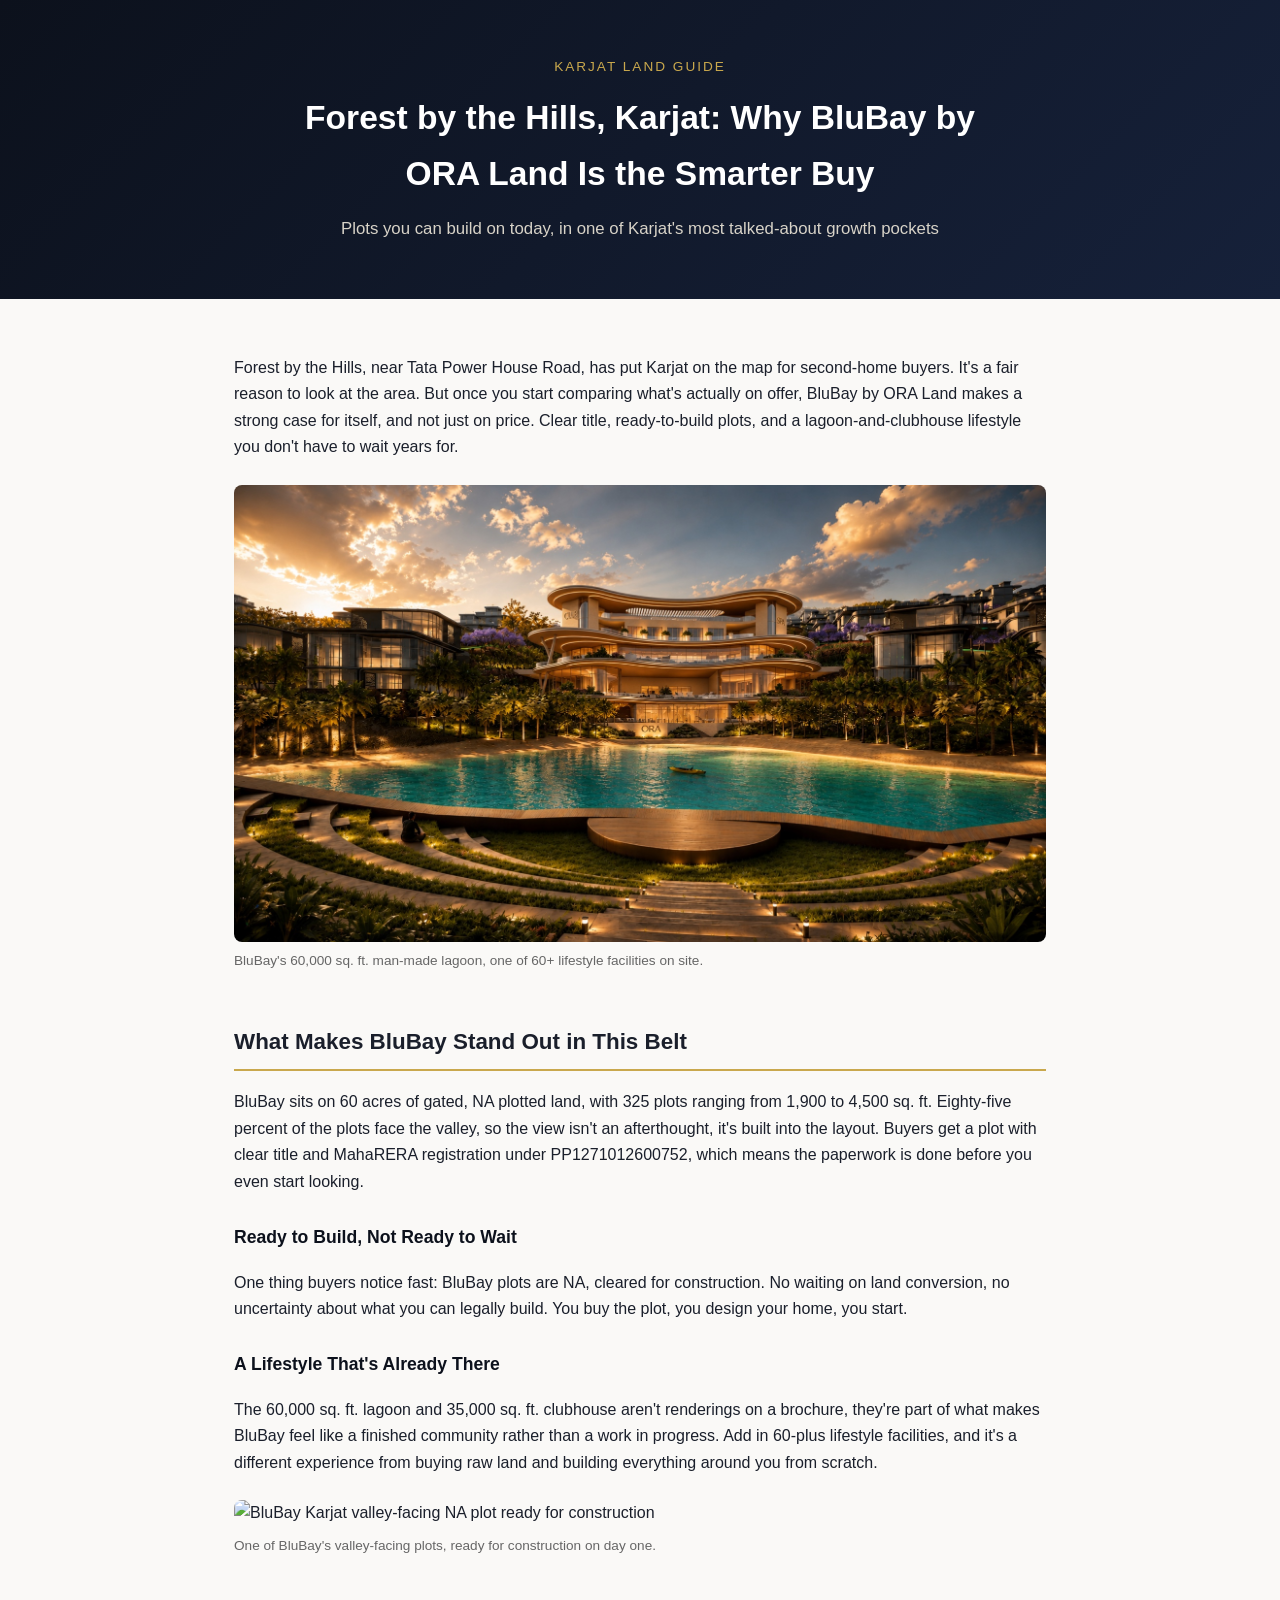
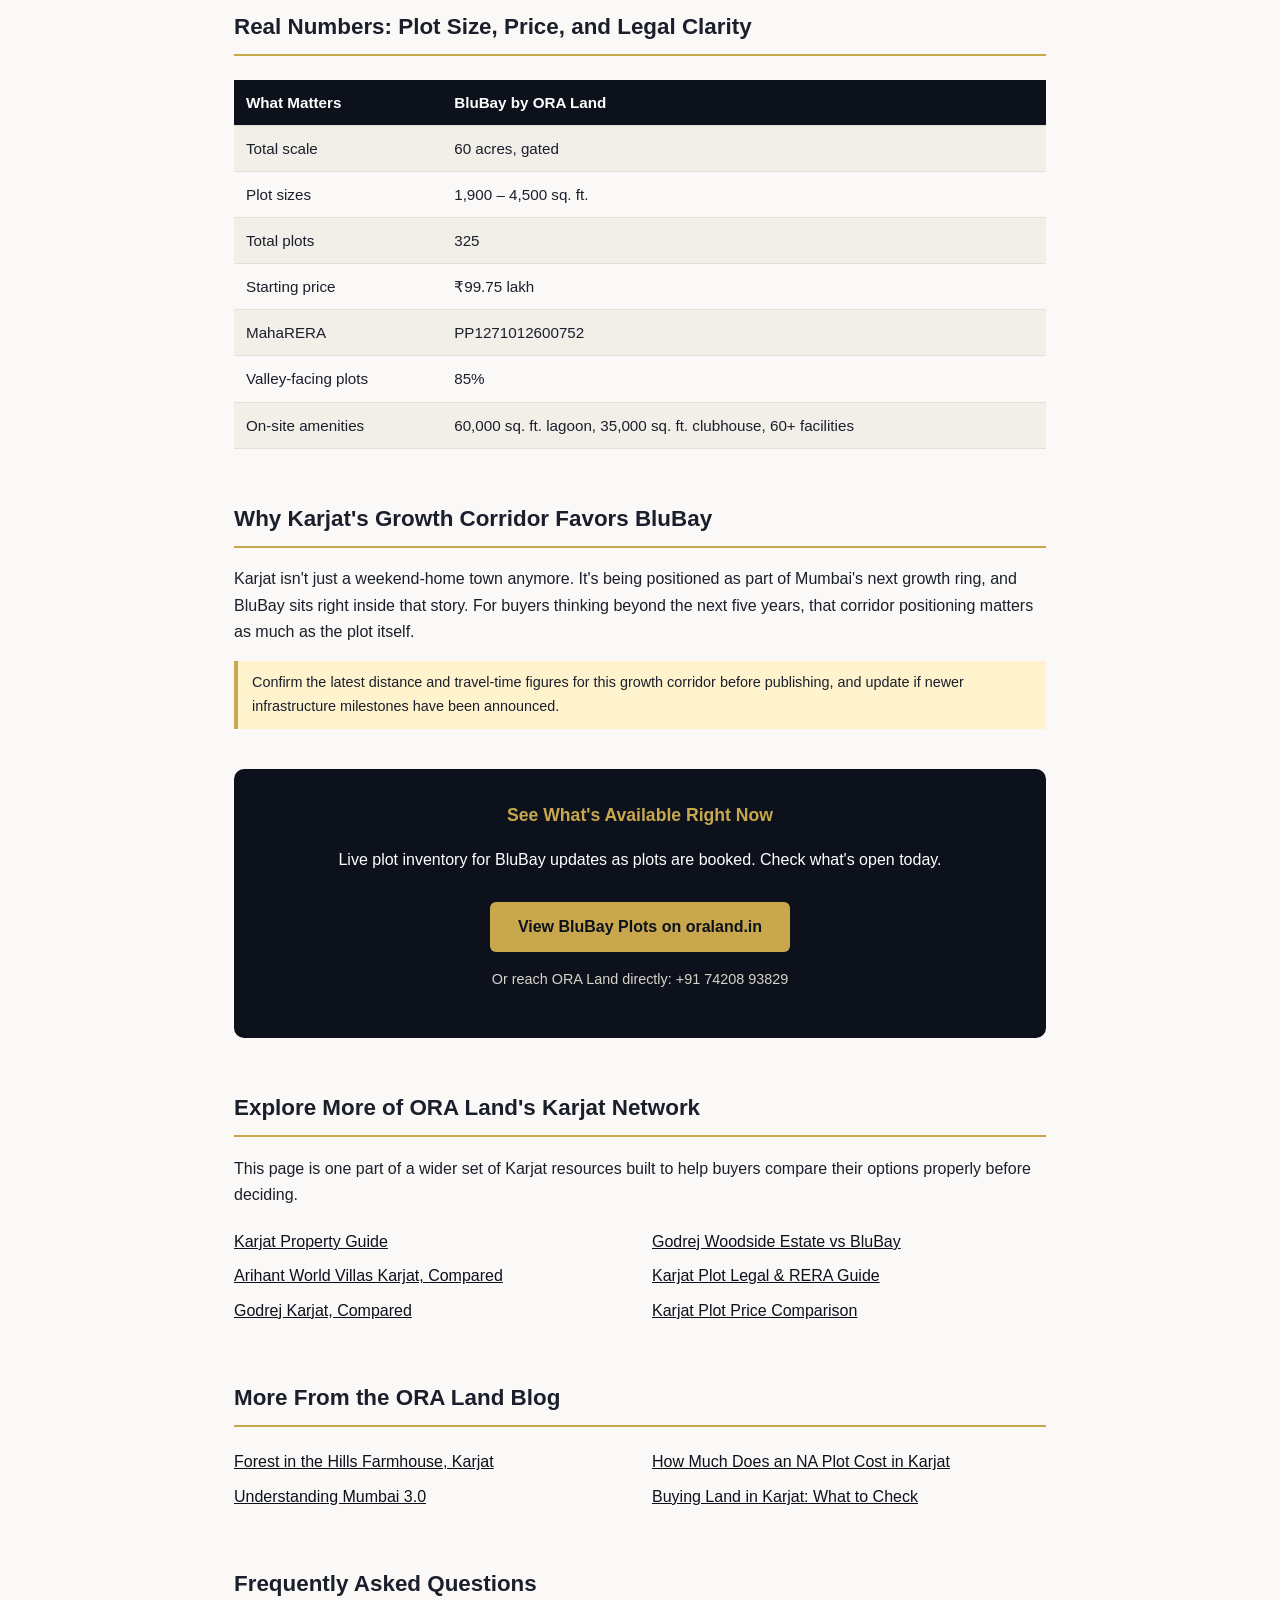
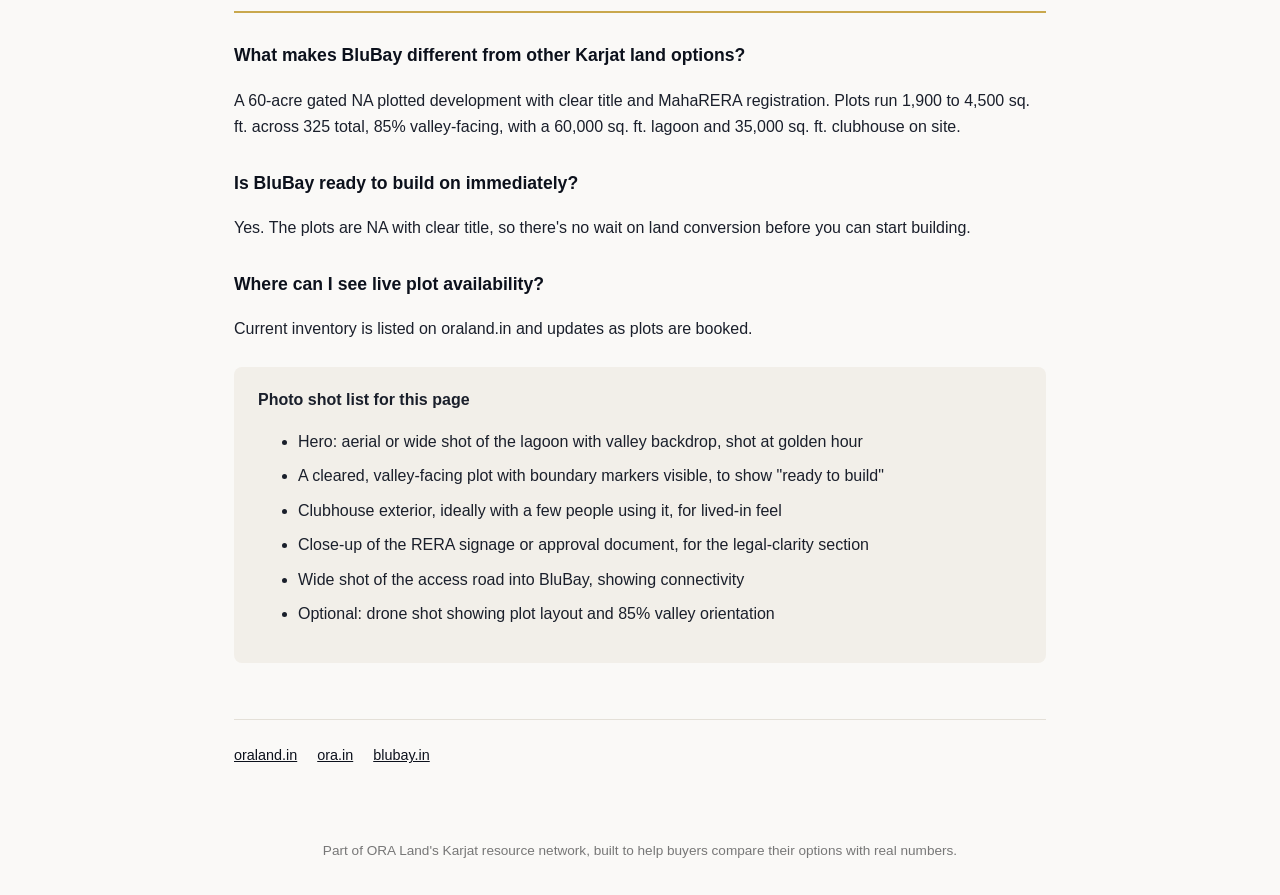
==== index.html @ 4356d9cc "Add files via upload" ====
<!DOCTYPE html>
<html lang="en">
<head>
<meta charset="UTF-8">
<meta name="viewport" content="width=device-width, initial-scale=1.0">
<title>Forest by the Hills Karjat: BluBay</title>
<meta name="description" content="A close look at Forest by the Hills in Karjat and why BluBay by ORA Land stands out on plot size, price, legal clarity and lifestyle facilities.">
<link rel="canonical" href="https://forest-by-the-hills.karjat.workers.dev/">
<link rel="icon" type="image/x-icon" href="/favicon.ico">

<script type="application/ld+json">
{
  "@context": "https://schema.org",
  "@type": "Article",
  "headline": "Forest by the Hills, Karjat: Why BluBay by ORA Land Is the Smarter Buy",
  "description": "A close look at Forest by the Hills in Karjat and why BluBay by ORA Land stands out on plot size, price, legal clarity and lifestyle facilities.",
  "author": { "@type": "Organization", "name": "ORA Land Karjat" },
  "mainEntityOfPage": "https://forest-by-the-hills.karjat.workers.dev/"
}
</script>

<script type="application/ld+json">
{
  "@context": "https://schema.org",
  "@type": "BreadcrumbList",
  "itemListElement": [
    { "@type": "ListItem", "position": 1, "name": "Home", "item": "https://forest-by-the-hills.karjat.workers.dev/" },
    { "@type": "ListItem", "position": 2, "name": "Forest by the Hills Karjat: BluBay", "item": "https://forest-by-the-hills.karjat.workers.dev/" }
  ]
}
</script>

<script type="application/ld+json">
{
  "@context": "https://schema.org",
  "@type": "FAQPage",
  "mainEntity": [
    {
      "@type": "Question",
      "name": "What makes BluBay different from other Karjat land options?",
      "acceptedAnswer": { "@type": "Answer", "text": "BluBay is a 60-acre gated NA plotted development with clear title, MahaRERA registration, and plots ready to build on now. Buyers get 325 plots from 1,900 to 4,500 sq. ft., 85% valley-facing, with a 60,000 sq. ft. lagoon and 35,000 sq. ft. clubhouse on site." }
    },
    {
      "@type": "Question",
      "name": "Is BluBay ready to build on immediately?",
      "acceptedAnswer": { "@type": "Answer", "text": "Yes. BluBay plots are NA (non-agricultural) with clear title, so buyers can move into design and construction without waiting on land conversion." }
    },
    {
      "@type": "Question",
      "name": "Where can I see live plot availability?",
      "acceptedAnswer": { "@type": "Answer", "text": "Current plot inventory for BluBay is listed on oraland.in, updated as plots are booked." }
    }
  ]
}
</script>

<style>
  :root {
    --navy: #0C111C;
    --gold: #C9A84D;
    --ink: #1a1f2b;
    --paper: #faf9f7;
    --line: #e4e0d8;
  }
  * { box-sizing: border-box; }
  body {
    margin: 0;
    font-family: 'Inter', -apple-system, sans-serif;
    color: var(--ink);
    background: var(--paper);
    line-height: 1.65;
  }
  header {
    background: linear-gradient(135deg, var(--navy), #16213a);
    color: #fff;
    padding: 56px 24px;
    text-align: center;
  }
  header .eyebrow { color: var(--gold); font-size: 0.85rem; letter-spacing: 2px; text-transform: uppercase; margin-bottom: 12px; }
  header h1 { font-family: 'Sora', sans-serif; font-size: 2.1rem; margin: 0 0 14px; max-width: 720px; margin-left: auto; margin-right: auto; }
  header p { color: #d8d3c8; font-size: 1.05rem; max-width: 600px; margin: 0 auto; }
  main { max-width: 860px; margin: 0 auto; padding: 40px 24px; }
  h2 { font-family: 'Sora', sans-serif; font-size: 1.4rem; margin-top: 52px; border-bottom: 2px solid var(--gold); padding-bottom: 8px; }
  h3 { font-family: 'Sora', sans-serif; font-size: 1.1rem; color: var(--navy); margin-top: 28px; }
  figure { margin: 24px 0; }
  figure img { width: 100%; border-radius: 8px; display: block; }
  figcaption { font-size: 0.85rem; color: #666; margin-top: 8px; }
  table { width: 100%; border-collapse: collapse; margin: 24px 0; font-size: 0.95rem; }
  th, td { text-align: left; padding: 10px 12px; border-bottom: 1px solid var(--line); }
  th { background: var(--navy); color: #fff; }
  tr:nth-child(even) { background: #f2efe9; }
  .flag { background: #fff3cd; border-left: 4px solid var(--gold); padding: 10px 14px; font-size: 0.9rem; margin: 16px 0; }
  .cta-box {
    background: var(--navy);
    color: #fff;
    padding: 32px 28px;
    border-radius: 10px;
    margin: 40px 0;
    text-align: center;
  }
  .cta-box h3 { color: var(--gold); margin-top: 0; }
  .cta-box a.btn {
    display: inline-block;
    background: var(--gold);
    color: var(--navy);
    font-weight: 600;
    padding: 12px 28px;
    border-radius: 6px;
    text-decoration: none;
    margin-top: 12px;
  }
  .network-links { columns: 2; column-gap: 24px; margin: 16px 0; }
  .network-links a { display: block; color: var(--navy); text-decoration: underline; padding: 4px 0; break-inside: avoid; }
  .sources { margin-top: 56px; padding-top: 24px; border-top: 1px solid var(--line); font-size: 0.9rem; }
  .sources a { color: var(--navy); margin-right: 16px; }
  .photo-suggestions { background: #f2efe9; border-radius: 8px; padding: 20px 24px; margin: 24px 0; }
  .photo-suggestions li { margin-bottom: 8px; }
  footer { text-align: center; padding: 32px 24px; font-size: 0.85rem; color: #777; }
</style>
</head>
<body>

<header>
  <div class="eyebrow">Karjat Land Guide</div>
  <h1>Forest by the Hills, Karjat: Why BluBay by ORA Land Is the Smarter Buy</h1>
  <p>Plots you can build on today, in one of Karjat's most talked-about growth pockets</p>
</header>

<main>

  <p>Forest by the Hills, near Tata Power House Road, has put Karjat on the map for second-home buyers. It's a fair reason to look at the area. But once you start comparing what's actually on offer, BluBay by ORA Land makes a strong case for itself, and not just on price. Clear title, ready-to-build plots, and a lagoon-and-clubhouse lifestyle you don't have to wait years for.</p>

  <figure>
    <img src="images/blubay-lagoon-hero.jpg" alt="BluBay Karjat 60,000 sq ft man-made lagoon surrounded by valley-facing plots">
    <figcaption>BluBay's 60,000 sq. ft. man-made lagoon, one of 60+ lifestyle facilities on site.</figcaption>
  </figure>

  <h2>What Makes BluBay Stand Out in This Belt</h2>
  <p>BluBay sits on 60 acres of gated, NA plotted land, with 325 plots ranging from 1,900 to 4,500 sq. ft. Eighty-five percent of the plots face the valley, so the view isn't an afterthought, it's built into the layout. Buyers get a plot with clear title and MahaRERA registration under PP1271012600752, which means the paperwork is done before you even start looking.</p>

  <h3>Ready to Build, Not Ready to Wait</h3>
  <p>One thing buyers notice fast: BluBay plots are NA, cleared for construction. No waiting on land conversion, no uncertainty about what you can legally build. You buy the plot, you design your home, you start.</p>

  <h3>A Lifestyle That's Already There</h3>
  <p>The 60,000 sq. ft. lagoon and 35,000 sq. ft. clubhouse aren't renderings on a brochure, they're part of what makes BluBay feel like a finished community rather than a work in progress. Add in 60-plus lifestyle facilities, and it's a different experience from buying raw land and building everything around you from scratch.</p>

  <figure>
    <img src="images/blubay-valley-plot.jpg" alt="BluBay Karjat valley-facing NA plot ready for construction">
    <figcaption>One of BluBay's valley-facing plots, ready for construction on day one.</figcaption>
  </figure>

  <h2>Real Numbers: Plot Size, Price, and Legal Clarity</h2>
  <table>
    <tr><th>What Matters</th><th>BluBay by ORA Land</th></tr>
    <tr><td>Total scale</td><td>60 acres, gated</td></tr>
    <tr><td>Plot sizes</td><td>1,900 – 4,500 sq. ft.</td></tr>
    <tr><td>Total plots</td><td>325</td></tr>
    <tr><td>Starting price</td><td>₹99.75 lakh</td></tr>
    <tr><td>MahaRERA</td><td>PP1271012600752</td></tr>
    <tr><td>Valley-facing plots</td><td>85%</td></tr>
    <tr><td>On-site amenities</td><td>60,000 sq. ft. lagoon, 35,000 sq. ft. clubhouse, 60+ facilities</td></tr>
  </table>

  <h2>Why Karjat's Growth Corridor Favors BluBay</h2>
  <p>Karjat isn't just a weekend-home town anymore. It's being positioned as part of Mumbai's next growth ring, and BluBay sits right inside that story. For buyers thinking beyond the next five years, that corridor positioning matters as much as the plot itself.</p>

  <div class="flag">Confirm the latest distance and travel-time figures for this growth corridor before publishing, and update if newer infrastructure milestones have been announced.</div>

  <div class="cta-box">
    <h3>See What's Available Right Now</h3>
    <p>Live plot inventory for BluBay updates as plots are booked. Check what's open today.</p>
    <a class="btn" href="https://oraland.in/" target="_blank" rel="noopener">View BluBay Plots on oraland.in</a>
    <p style="margin-top: 16px; font-size: 0.9rem; color: #d8d3c8;">Or reach ORA Land directly: +91 74208 93829</p>
  </div>

  <h2>Explore More of ORA Land's Karjat Network</h2>
  <p>This page is one part of a wider set of Karjat resources built to help buyers compare their options properly before deciding.</p>
  <div class="network-links">
    <a href="https://property-guide.karjat.workers.dev/" target="_blank" rel="noopener">Karjat Property Guide</a>
    <a href="https://arihant-villas.karjat.workers.dev/" target="_blank" rel="noopener">Arihant World Villas Karjat, Compared</a>
    <a href="https://godrej-ora.karjat.workers.dev/" target="_blank" rel="noopener">Godrej Karjat, Compared</a>
    <a href="https://godrejvsblubay.netlify.app/" target="_blank" rel="noopener">Godrej Woodside Estate vs BluBay</a>
    <a href="https://karjatplot.netlify.app/" target="_blank" rel="noopener">Karjat Plot Legal & RERA Guide</a>
    <a href="https://karjatplotprices.neocities.org/" target="_blank" rel="noopener">Karjat Plot Price Comparison</a>
  </div>

  <h2>More From the ORA Land Blog</h2>
  <div class="network-links">
    <a href="https://ora.in/forest-in-the-hills-farmhouse-karjat/" target="_blank" rel="noopener">Forest in the Hills Farmhouse, Karjat</a>
    <a href="https://ora.in/mumbai-3-0/" target="_blank" rel="noopener">Understanding Mumbai 3.0</a>
    <a href="https://ora.in/how-much-does-a-na-plot-cost-in-karjat/" target="_blank" rel="noopener">How Much Does an NA Plot Cost in Karjat</a>
    <a href="https://ora.in/buy-land-in-karjat-things-to-check/" target="_blank" rel="noopener">Buying Land in Karjat: What to Check</a>
  </div>

  <h2>Frequently Asked Questions</h2>

  <h3>What makes BluBay different from other Karjat land options?</h3>
  <p>A 60-acre gated NA plotted development with clear title and MahaRERA registration. Plots run 1,900 to 4,500 sq. ft. across 325 total, 85% valley-facing, with a 60,000 sq. ft. lagoon and 35,000 sq. ft. clubhouse on site.</p>

  <h3>Is BluBay ready to build on immediately?</h3>
  <p>Yes. The plots are NA with clear title, so there's no wait on land conversion before you can start building.</p>

  <h3>Where can I see live plot availability?</h3>
  <p>Current inventory is listed on oraland.in and updates as plots are booked.</p>

  <div class="photo-suggestions">
    <strong>Photo shot list for this page</strong>
    <ul>
      <li>Hero: aerial or wide shot of the lagoon with valley backdrop, shot at golden hour</li>
      <li>A cleared, valley-facing plot with boundary markers visible, to show "ready to build"</li>
      <li>Clubhouse exterior, ideally with a few people using it, for lived-in feel</li>
      <li>Close-up of the RERA signage or approval document, for the legal-clarity section</li>
      <li>Wide shot of the access road into BluBay, showing connectivity</li>
      <li>Optional: drone shot showing plot layout and 85% valley orientation</li>
    </ul>
  </div>

  <div class="sources">
    <a href="https://oraland.in/" target="_blank" rel="noopener">oraland.in</a>
    <a href="https://ora.in/" target="_blank" rel="noopener">ora.in</a>
    <a href="https://blubay.in/" target="_blank" rel="noopener">blubay.in</a>
  </div>

</main>

<footer>
  Part of ORA Land's Karjat resource network, built to help buyers compare their options with real numbers.
</footer>

</body>
</html>
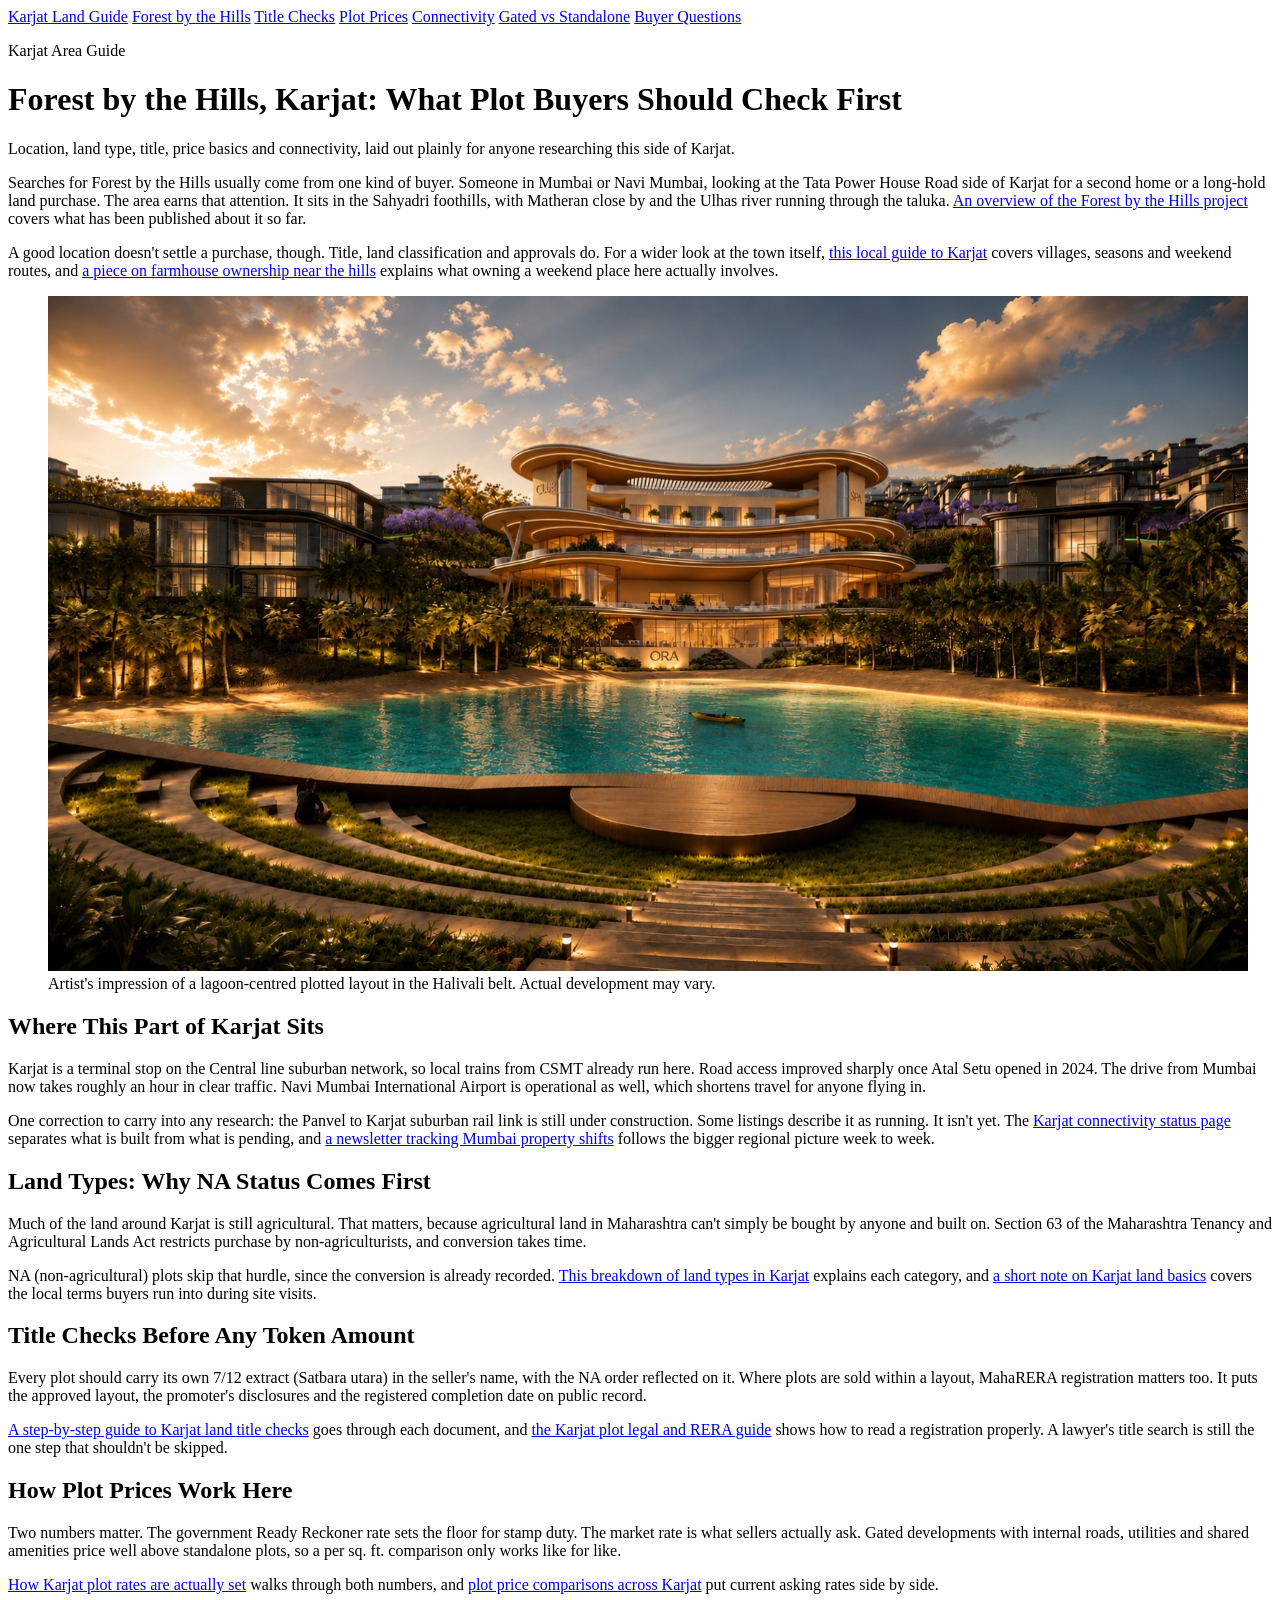
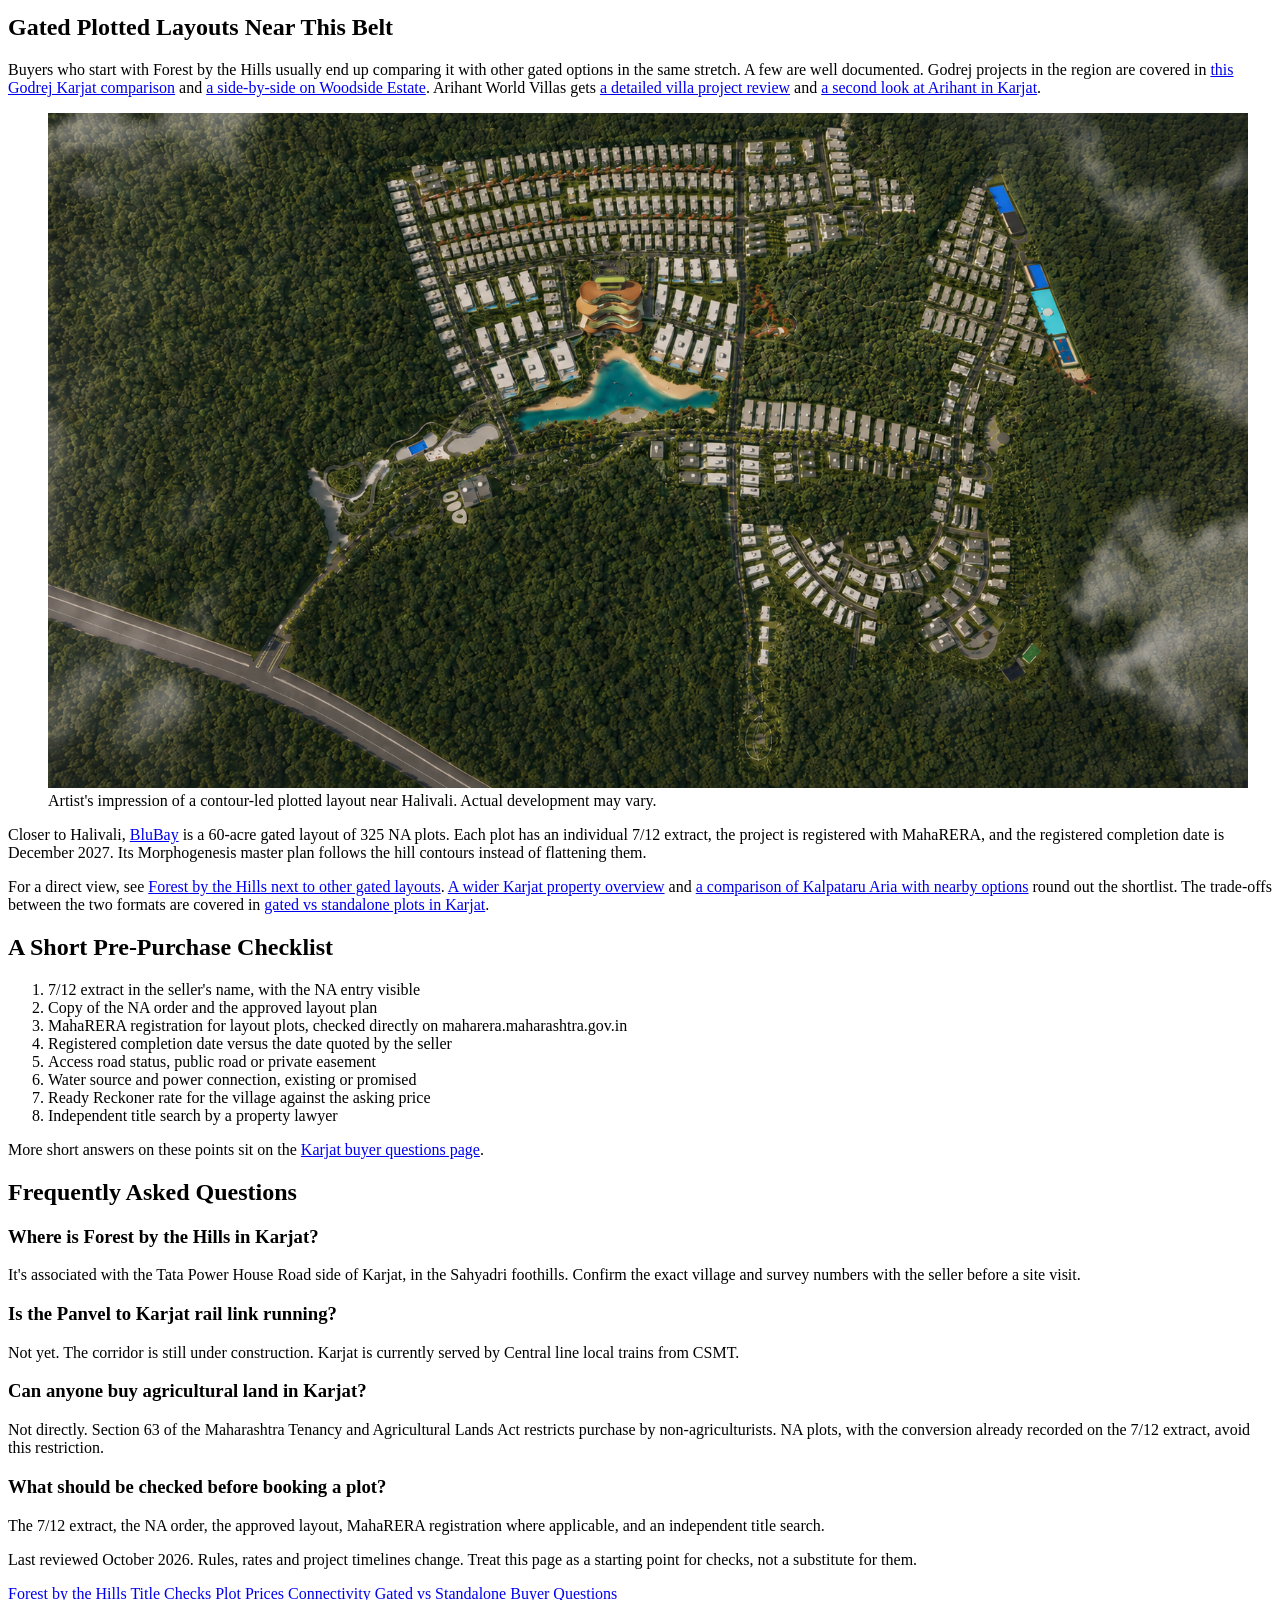
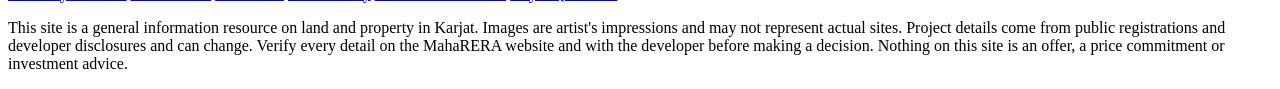
==== commit 30a9c1ea: "Add files via upload" ====
--- a/index.html
+++ b/index.html
@@ -1,230 +1,204 @@
 <!DOCTYPE html>
-<html lang="en">
+<html lang="en-IN">
 <head>
 <meta charset="UTF-8">
 <meta name="viewport" content="width=device-width, initial-scale=1.0">
-<title>Forest by the Hills Karjat: BluBay</title>
-<meta name="description" content="A close look at Forest by the Hills in Karjat and why BluBay by ORA Land stands out on plot size, price, legal clarity and lifestyle facilities.">
+<title>Forest by the Hills Karjat: Plot Buyer Area Guide</title>
+<meta name="description" content="Researching Forest by the Hills in Karjat? Area facts, land title checks, pricing basics, connectivity status, plus nearby gated plotted options.">
 <link rel="canonical" href="https://forest-by-the-hills.karjat.workers.dev/">
-<link rel="icon" type="image/x-icon" href="/favicon.ico">
-
+<meta name="robots" content="index, follow">
+<meta name="google-site-verification" content="dcf59cec43494e2b">
+<meta property="og:type" content="article">
+<meta property="og:title" content="Forest by the Hills Karjat: Plot Buyer Area Guide">
+<meta property="og:description" content="Researching Forest by the Hills in Karjat? Area facts, land title checks, pricing basics, connectivity status, plus nearby gated plotted options.">
+<meta property="og:url" content="https://forest-by-the-hills.karjat.workers.dev/">
+<meta property="og:image" content="https://forest-by-the-hills.karjat.workers.dev/images/blubay-lagoon-hero.jpg">
+<meta name="twitter:card" content="summary_large_image">
+<link rel="preconnect" href="https://fonts.googleapis.com">
+<link rel="preconnect" href="https://fonts.gstatic.com" crossorigin>
+<link href="https://fonts.googleapis.com/css2?family=Inter:wght@400;500;600&family=Sora:wght@600;700&display=swap" rel="stylesheet">
+<link rel="stylesheet" href="/assets/site.css">
 <script type="application/ld+json">
 {
   "@context": "https://schema.org",
-  "@type": "Article",
-  "headline": "Forest by the Hills, Karjat: Why BluBay by ORA Land Is the Smarter Buy",
-  "description": "A close look at Forest by the Hills in Karjat and why BluBay by ORA Land stands out on plot size, price, legal clarity and lifestyle facilities.",
-  "author": { "@type": "Organization", "name": "ORA Land Karjat" },
-  "mainEntityOfPage": "https://forest-by-the-hills.karjat.workers.dev/"
-}
-</script>
-
-<script type="application/ld+json">
-{
-  "@context": "https://schema.org",
-  "@type": "BreadcrumbList",
-  "itemListElement": [
-    { "@type": "ListItem", "position": 1, "name": "Home", "item": "https://forest-by-the-hills.karjat.workers.dev/" },
-    { "@type": "ListItem", "position": 2, "name": "Forest by the Hills Karjat: BluBay", "item": "https://forest-by-the-hills.karjat.workers.dev/" }
-  ]
-}
-</script>
-
-<script type="application/ld+json">
-{
-  "@context": "https://schema.org",
-  "@type": "FAQPage",
-  "mainEntity": [
+  "@graph": [
     {
-      "@type": "Question",
-      "name": "What makes BluBay different from other Karjat land options?",
-      "acceptedAnswer": { "@type": "Answer", "text": "BluBay is a 60-acre gated NA plotted development with clear title, MahaRERA registration, and plots ready to build on now. Buyers get 325 plots from 1,900 to 4,500 sq. ft., 85% valley-facing, with a 60,000 sq. ft. lagoon and 35,000 sq. ft. clubhouse on site." }
+      "@type": "Article",
+      "headline": "Forest by the Hills, Karjat: What Plot Buyers Should Check First",
+      "description": "Researching Forest by the Hills in Karjat? Area facts, land title checks, pricing basics, connectivity status, plus nearby gated plotted options.",
+      "image": "https://forest-by-the-hills.karjat.workers.dev/images/blubay-lagoon-hero.jpg",
+      "dateModified": "2026-10-14",
+      "mainEntityOfPage": "https://forest-by-the-hills.karjat.workers.dev/",
+      "author": {
+        "@type": "Organization",
+        "name": "Karjat Land Guide"
+      },
+      "publisher": {
+        "@type": "Organization",
+        "name": "Karjat Land Guide"
+      }
     },
     {
-      "@type": "Question",
-      "name": "Is BluBay ready to build on immediately?",
-      "acceptedAnswer": { "@type": "Answer", "text": "Yes. BluBay plots are NA (non-agricultural) with clear title, so buyers can move into design and construction without waiting on land conversion." }
+      "@type": "BreadcrumbList",
+      "itemListElement": [
+        {
+          "@type": "ListItem",
+          "position": 1,
+          "name": "Karjat Land Guide",
+          "item": "https://forest-by-the-hills.karjat.workers.dev/"
+        }
+      ]
     },
     {
-      "@type": "Question",
-      "name": "Where can I see live plot availability?",
-      "acceptedAnswer": { "@type": "Answer", "text": "Current plot inventory for BluBay is listed on oraland.in, updated as plots are booked." }
+      "@type": "FAQPage",
+      "mainEntity": [
+        {
+          "@type": "Question",
+          "name": "Where is Forest by the Hills in Karjat?",
+          "acceptedAnswer": {
+            "@type": "Answer",
+            "text": "It's associated with the Tata Power House Road side of Karjat, in the Sahyadri foothills. Confirm the exact village and survey numbers with the seller before a site visit."
+          }
+        },
+        {
+          "@type": "Question",
+          "name": "Is the Panvel to Karjat rail link running?",
+          "acceptedAnswer": {
+            "@type": "Answer",
+            "text": "Not yet. The corridor is still under construction. Karjat is currently served by Central line local trains from CSMT."
+          }
+        },
+        {
+          "@type": "Question",
+          "name": "Can anyone buy agricultural land in Karjat?",
+          "acceptedAnswer": {
+            "@type": "Answer",
+            "text": "Not directly. Section 63 of the Maharashtra Tenancy and Agricultural Lands Act restricts purchase by non-agriculturists. NA plots, with the conversion already recorded on the 7/12 extract, avoid this restriction."
+          }
+        },
+        {
+          "@type": "Question",
+          "name": "What should be checked before booking a plot?",
+          "acceptedAnswer": {
+            "@type": "Answer",
+            "text": "The 7/12 extract, the NA order, the approved layout, MahaRERA registration where applicable, and an independent title search."
+          }
+        }
+      ]
     }
   ]
 }
 </script>
-
-<style>
-  :root {
-    --navy: #0C111C;
-    --gold: #C9A84D;
-    --ink: #1a1f2b;
-    --paper: #faf9f7;
-    --line: #e4e0d8;
-  }
-  * { box-sizing: border-box; }
-  body {
-    margin: 0;
-    font-family: 'Inter', -apple-system, sans-serif;
-    color: var(--ink);
-    background: var(--paper);
-    line-height: 1.65;
-  }
-  header {
-    background: linear-gradient(135deg, var(--navy), #16213a);
-    color: #fff;
-    padding: 56px 24px;
-    text-align: center;
-  }
-  header .eyebrow { color: var(--gold); font-size: 0.85rem; letter-spacing: 2px; text-transform: uppercase; margin-bottom: 12px; }
-  header h1 { font-family: 'Sora', sans-serif; font-size: 2.1rem; margin: 0 0 14px; max-width: 720px; margin-left: auto; margin-right: auto; }
-  header p { color: #d8d3c8; font-size: 1.05rem; max-width: 600px; margin: 0 auto; }
-  main { max-width: 860px; margin: 0 auto; padding: 40px 24px; }
-  h2 { font-family: 'Sora', sans-serif; font-size: 1.4rem; margin-top: 52px; border-bottom: 2px solid var(--gold); padding-bottom: 8px; }
-  h3 { font-family: 'Sora', sans-serif; font-size: 1.1rem; color: var(--navy); margin-top: 28px; }
-  figure { margin: 24px 0; }
-  figure img { width: 100%; border-radius: 8px; display: block; }
-  figcaption { font-size: 0.85rem; color: #666; margin-top: 8px; }
-  table { width: 100%; border-collapse: collapse; margin: 24px 0; font-size: 0.95rem; }
-  th, td { text-align: left; padding: 10px 12px; border-bottom: 1px solid var(--line); }
-  th { background: var(--navy); color: #fff; }
-  tr:nth-child(even) { background: #f2efe9; }
-  .flag { background: #fff3cd; border-left: 4px solid var(--gold); padding: 10px 14px; font-size: 0.9rem; margin: 16px 0; }
-  .cta-box {
-    background: var(--navy);
-    color: #fff;
-    padding: 32px 28px;
-    border-radius: 10px;
-    margin: 40px 0;
-    text-align: center;
-  }
-  .cta-box h3 { color: var(--gold); margin-top: 0; }
-  .cta-box a.btn {
-    display: inline-block;
-    background: var(--gold);
-    color: var(--navy);
-    font-weight: 600;
-    padding: 12px 28px;
-    border-radius: 6px;
-    text-decoration: none;
-    margin-top: 12px;
-  }
-  .network-links { columns: 2; column-gap: 24px; margin: 16px 0; }
-  .network-links a { display: block; color: var(--navy); text-decoration: underline; padding: 4px 0; break-inside: avoid; }
-  .sources { margin-top: 56px; padding-top: 24px; border-top: 1px solid var(--line); font-size: 0.9rem; }
-  .sources a { color: var(--navy); margin-right: 16px; }
-  .photo-suggestions { background: #f2efe9; border-radius: 8px; padding: 20px 24px; margin: 24px 0; }
-  .photo-suggestions li { margin-bottom: 8px; }
-  footer { text-align: center; padding: 32px 24px; font-size: 0.85rem; color: #777; }
-</style>
 </head>
 <body>
 
-<header>
-  <div class="eyebrow">Karjat Land Guide</div>
-  <h1>Forest by the Hills, Karjat: Why BluBay by ORA Land Is the Smarter Buy</h1>
-  <p>Plots you can build on today, in one of Karjat's most talked-about growth pockets</p>
+<nav class="topnav" aria-label="Main">
+  <div class="wrap">
+    <a class="brand" href="/">Karjat Land Guide</a>
+    <a class="nav" href="/" aria-current="page">Forest by the Hills</a>
+    <a class="nav" href="/karjat-land-title-checks/">Title Checks</a>
+    <a class="nav" href="/karjat-plot-prices/">Plot Prices</a>
+    <a class="nav" href="/karjat-connectivity/">Connectivity</a>
+    <a class="nav" href="/gated-vs-standalone-plots-karjat/">Gated vs Standalone</a>
+    <a class="nav" href="/karjat-buyer-questions/">Buyer Questions</a>
+  </div>
+</nav>
+
+<header class="hero">
+  <p class="kicker">Karjat Area Guide</p>
+  <h1>Forest by the Hills, Karjat: What Plot Buyers Should Check First</h1>
+  <p class="sub">Location, land type, title, price basics and connectivity, laid out plainly for anyone researching this side of Karjat.</p>
 </header>
 
 <main>
 
-  <p>Forest by the Hills, near Tata Power House Road, has put Karjat on the map for second-home buyers. It's a fair reason to look at the area. But once you start comparing what's actually on offer, BluBay by ORA Land makes a strong case for itself, and not just on price. Clear title, ready-to-build plots, and a lagoon-and-clubhouse lifestyle you don't have to wait years for.</p>
+  <p>Searches for Forest by the Hills usually come from one kind of buyer. Someone in Mumbai or Navi Mumbai, looking at the Tata Power House Road side of Karjat for a second home or a long-hold land purchase. The area earns that attention. It sits in the Sahyadri foothills, with Matheran close by and the Ulhas river running through the taluka. <a href="https://karjat.city/blog/forest-by-the-hills-karjat-project-overview/">An overview of the Forest by the Hills project</a> covers what has been published about it so far.</p>
+
+  <p>A good location doesn't settle a purchase, though. Title, land classification and approvals do. For a wider look at the town itself, <a href="https://karjat.city/">this local guide to Karjat</a> covers villages, seasons and weekend routes, and <a href="https://ora.in/forest-in-the-hills-farmhouse-karjat/">a piece on farmhouse ownership near the hills</a> explains what owning a weekend place here actually involves.</p>
 
   <figure>
-    <img src="images/blubay-lagoon-hero.jpg" alt="BluBay Karjat 60,000 sq ft man-made lagoon surrounded by valley-facing plots">
-    <figcaption>BluBay's 60,000 sq. ft. man-made lagoon, one of 60+ lifestyle facilities on site.</figcaption>
+    <img src="/images/blubay-lagoon-hero.jpg" alt="Artist's impression of a hillside plotted layout with a central lagoon near Karjat" width="1200" height="675">
+    <figcaption>Artist's impression of a lagoon-centred plotted layout in the Halivali belt. Actual development may vary.</figcaption>
   </figure>
 
-  <h2>What Makes BluBay Stand Out in This Belt</h2>
-  <p>BluBay sits on 60 acres of gated, NA plotted land, with 325 plots ranging from 1,900 to 4,500 sq. ft. Eighty-five percent of the plots face the valley, so the view isn't an afterthought, it's built into the layout. Buyers get a plot with clear title and MahaRERA registration under PP1271012600752, which means the paperwork is done before you even start looking.</p>
-
-  <h3>Ready to Build, Not Ready to Wait</h3>
-  <p>One thing buyers notice fast: BluBay plots are NA, cleared for construction. No waiting on land conversion, no uncertainty about what you can legally build. You buy the plot, you design your home, you start.</p>
-
-  <h3>A Lifestyle That's Already There</h3>
-  <p>The 60,000 sq. ft. lagoon and 35,000 sq. ft. clubhouse aren't renderings on a brochure, they're part of what makes BluBay feel like a finished community rather than a work in progress. Add in 60-plus lifestyle facilities, and it's a different experience from buying raw land and building everything around you from scratch.</p>
+  <h2>Where This Part of Karjat Sits</h2>
+
+  <p>Karjat is a terminal stop on the Central line suburban network, so local trains from CSMT already run here. Road access improved sharply once Atal Setu opened in 2024. The drive from Mumbai now takes roughly an hour in clear traffic. Navi Mumbai International Airport is operational as well, which shortens travel for anyone flying in.</p>
+
+  <p>One correction to carry into any research: the Panvel to Karjat suburban rail link is still under construction. Some listings describe it as running. It isn't yet. The <a href="/karjat-connectivity/">Karjat connectivity status page</a> separates what is built from what is pending, and <a href="https://mumbaidecoded.substack.com/">a newsletter tracking Mumbai property shifts</a> follows the bigger regional picture week to week.</p>
+
+  <h2>Land Types: Why NA Status Comes First</h2>
+
+  <p>Much of the land around Karjat is still agricultural. That matters, because agricultural land in Maharashtra can't simply be bought by anyone and built on. Section 63 of the Maharashtra Tenancy and Agricultural Lands Act restricts purchase by non-agriculturists, and conversion takes time.</p>
+
+  <p>NA (non-agricultural) plots skip that hurdle, since the conversion is already recorded. <a href="https://karjatplots.in/">This breakdown of land types in Karjat</a> explains each category, and <a href="https://karjatinfo.blogspot.com/">a short note on Karjat land basics</a> covers the local terms buyers run into during site visits.</p>
+
+  <h2>Title Checks Before Any Token Amount</h2>
+
+  <p>Every plot should carry its own 7/12 extract (Satbara utara) in the seller's name, with the NA order reflected on it. Where plots are sold within a layout, MahaRERA registration matters too. It puts the approved layout, the promoter's disclosures and the registered completion date on public record.</p>
+
+  <p><a href="/karjat-land-title-checks/">A step-by-step guide to Karjat land title checks</a> goes through each document, and <a href="https://rera-guide.pages.dev/">the Karjat plot legal and RERA guide</a> shows how to read a registration properly. A lawyer's title search is still the one step that shouldn't be skipped.</p>
+
+  <h2>How Plot Prices Work Here</h2>
+
+  <p>Two numbers matter. The government Ready Reckoner rate sets the floor for stamp duty. The market rate is what sellers actually ask. Gated developments with internal roads, utilities and shared amenities price well above standalone plots, so a per sq. ft. comparison only works like for like.</p>
+
+  <p><a href="/karjat-plot-prices/">How Karjat plot rates are actually set</a> walks through both numbers, and <a href="https://karjatplotprices.neocities.org/">plot price comparisons across Karjat</a> put current asking rates side by side.</p>
+
+  <h2>Gated Plotted Layouts Near This Belt</h2>
+
+  <p>Buyers who start with Forest by the Hills usually end up comparing it with other gated options in the same stretch. A few are well documented. Godrej projects in the region are covered in <a href="https://godrej-ora.karjat.workers.dev/">this Godrej Karjat comparison</a> and <a href="https://godrejvsblubay.netlify.app/">a side-by-side on Woodside Estate</a>. Arihant World Villas gets <a href="https://arihant-villas.karjat.workers.dev/">a detailed villa project review</a> and <a href="https://arihantvillaskarjat.neocities.org/">a second look at Arihant in Karjat</a>.</p>
 
   <figure>
-    <img src="images/blubay-valley-plot.jpg" alt="BluBay Karjat valley-facing NA plot ready for construction">
-    <figcaption>One of BluBay's valley-facing plots, ready for construction on day one.</figcaption>
+    <img src="/images/blubay-valley-plot.jpg" alt="Artist's impression aerial view of a gated plotted layout following the hill contours near Karjat" width="1200" height="675">
+    <figcaption>Artist's impression of a contour-led plotted layout near Halivali. Actual development may vary.</figcaption>
   </figure>
 
-  <h2>Real Numbers: Plot Size, Price, and Legal Clarity</h2>
-  <table>
-    <tr><th>What Matters</th><th>BluBay by ORA Land</th></tr>
-    <tr><td>Total scale</td><td>60 acres, gated</td></tr>
-    <tr><td>Plot sizes</td><td>1,900 – 4,500 sq. ft.</td></tr>
-    <tr><td>Total plots</td><td>325</td></tr>
-    <tr><td>Starting price</td><td>₹99.75 lakh</td></tr>
-    <tr><td>MahaRERA</td><td>PP1271012600752</td></tr>
-    <tr><td>Valley-facing plots</td><td>85%</td></tr>
-    <tr><td>On-site amenities</td><td>60,000 sq. ft. lagoon, 35,000 sq. ft. clubhouse, 60+ facilities</td></tr>
-  </table>
-
-  <h2>Why Karjat's Growth Corridor Favors BluBay</h2>
-  <p>Karjat isn't just a weekend-home town anymore. It's being positioned as part of Mumbai's next growth ring, and BluBay sits right inside that story. For buyers thinking beyond the next five years, that corridor positioning matters as much as the plot itself.</p>
-
-  <div class="flag">Confirm the latest distance and travel-time figures for this growth corridor before publishing, and update if newer infrastructure milestones have been announced.</div>
-
-  <div class="cta-box">
-    <h3>See What's Available Right Now</h3>
-    <p>Live plot inventory for BluBay updates as plots are booked. Check what's open today.</p>
-    <a class="btn" href="https://oraland.in/" target="_blank" rel="noopener">View BluBay Plots on oraland.in</a>
-    <p style="margin-top: 16px; font-size: 0.9rem; color: #d8d3c8;">Or reach ORA Land directly: +91 74208 93829</p>
-  </div>
-
-  <h2>Explore More of ORA Land's Karjat Network</h2>
-  <p>This page is one part of a wider set of Karjat resources built to help buyers compare their options properly before deciding.</p>
-  <div class="network-links">
-    <a href="https://property-guide.karjat.workers.dev/" target="_blank" rel="noopener">Karjat Property Guide</a>
-    <a href="https://arihant-villas.karjat.workers.dev/" target="_blank" rel="noopener">Arihant World Villas Karjat, Compared</a>
-    <a href="https://godrej-ora.karjat.workers.dev/" target="_blank" rel="noopener">Godrej Karjat, Compared</a>
-    <a href="https://godrejvsblubay.netlify.app/" target="_blank" rel="noopener">Godrej Woodside Estate vs BluBay</a>
-    <a href="https://karjatplot.netlify.app/" target="_blank" rel="noopener">Karjat Plot Legal & RERA Guide</a>
-    <a href="https://karjatplotprices.neocities.org/" target="_blank" rel="noopener">Karjat Plot Price Comparison</a>
-  </div>
-
-  <h2>More From the ORA Land Blog</h2>
-  <div class="network-links">
-    <a href="https://ora.in/forest-in-the-hills-farmhouse-karjat/" target="_blank" rel="noopener">Forest in the Hills Farmhouse, Karjat</a>
-    <a href="https://ora.in/mumbai-3-0/" target="_blank" rel="noopener">Understanding Mumbai 3.0</a>
-    <a href="https://ora.in/how-much-does-a-na-plot-cost-in-karjat/" target="_blank" rel="noopener">How Much Does an NA Plot Cost in Karjat</a>
-    <a href="https://ora.in/buy-land-in-karjat-things-to-check/" target="_blank" rel="noopener">Buying Land in Karjat: What to Check</a>
-  </div>
-
-  <h2>Frequently Asked Questions</h2>
-
-  <h3>What makes BluBay different from other Karjat land options?</h3>
-  <p>A 60-acre gated NA plotted development with clear title and MahaRERA registration. Plots run 1,900 to 4,500 sq. ft. across 325 total, 85% valley-facing, with a 60,000 sq. ft. lagoon and 35,000 sq. ft. clubhouse on site.</p>
-
-  <h3>Is BluBay ready to build on immediately?</h3>
-  <p>Yes. The plots are NA with clear title, so there's no wait on land conversion before you can start building.</p>
-
-  <h3>Where can I see live plot availability?</h3>
-  <p>Current inventory is listed on oraland.in and updates as plots are booked.</p>
-
-  <div class="photo-suggestions">
-    <strong>Photo shot list for this page</strong>
-    <ul>
-      <li>Hero: aerial or wide shot of the lagoon with valley backdrop, shot at golden hour</li>
-      <li>A cleared, valley-facing plot with boundary markers visible, to show "ready to build"</li>
-      <li>Clubhouse exterior, ideally with a few people using it, for lived-in feel</li>
-      <li>Close-up of the RERA signage or approval document, for the legal-clarity section</li>
-      <li>Wide shot of the access road into BluBay, showing connectivity</li>
-      <li>Optional: drone shot showing plot layout and 85% valley orientation</li>
-    </ul>
-  </div>
-
-  <div class="sources">
-    <a href="https://oraland.in/" target="_blank" rel="noopener">oraland.in</a>
-    <a href="https://ora.in/" target="_blank" rel="noopener">ora.in</a>
-    <a href="https://blubay.in/" target="_blank" rel="noopener">blubay.in</a>
-  </div>
+  <p>Closer to Halivali, <a href="https://blubay.in/">BluBay</a> is a 60-acre gated layout of 325 NA plots. Each plot has an individual 7/12 extract, the project is registered with MahaRERA, and the registered completion date is December 2027. Its Morphogenesis master plan follows the hill contours instead of flattening them.</p>
+
+  <p>For a direct view, see <a href="https://forestbythehillsvsblubay.netlify.app/">Forest by the Hills next to other gated layouts</a>. <a href="https://property-guide.karjat.workers.dev/">A wider Karjat property overview</a> and <a href="https://karjatpropertyguide.neocities.org/">a comparison of Kalpataru Aria with nearby options</a> round out the shortlist. The trade-offs between the two formats are covered in <a href="/gated-vs-standalone-plots-karjat/">gated vs standalone plots in Karjat</a>.</p>
+
+  <h2>A Short Pre-Purchase Checklist</h2>
+
+  <ol class="checklist">
+    <li>7/12 extract in the seller's name, with the NA entry visible</li>
+    <li>Copy of the NA order and the approved layout plan</li>
+    <li>MahaRERA registration for layout plots, checked directly on maharera.maharashtra.gov.in</li>
+    <li>Registered completion date versus the date quoted by the seller</li>
+    <li>Access road status, public road or private easement</li>
+    <li>Water source and power connection, existing or promised</li>
+    <li>Ready Reckoner rate for the village against the asking price</li>
+    <li>Independent title search by a property lawyer</li>
+  </ol>
+
+  <p>More short answers on these points sit on the <a href="/karjat-buyer-questions/">Karjat buyer questions page</a>.</p>
+
+  <section class="faq">
+    <h2>Frequently Asked Questions</h2>
+    <h3>Where is Forest by the Hills in Karjat?</h3>
+    <p>It's associated with the Tata Power House Road side of Karjat, in the Sahyadri foothills. Confirm the exact village and survey numbers with the seller before a site visit.</p>
+    <h3>Is the Panvel to Karjat rail link running?</h3>
+    <p>Not yet. The corridor is still under construction. Karjat is currently served by Central line local trains from CSMT.</p>
+    <h3>Can anyone buy agricultural land in Karjat?</h3>
+    <p>Not directly. Section 63 of the Maharashtra Tenancy and Agricultural Lands Act restricts purchase by non-agriculturists. NA plots, with the conversion already recorded on the 7/12 extract, avoid this restriction.</p>
+    <h3>What should be checked before booking a plot?</h3>
+    <p>The 7/12 extract, the NA order, the approved layout, MahaRERA registration where applicable, and an independent title search.</p>
+  </section>
+
+  <p class="note">Last reviewed October 2026. Rules, rates and project timelines change. Treat this page as a starting point for checks, not a substitute for them.</p>
 
 </main>
 
 <footer>
-  Part of ORA Land's Karjat resource network, built to help buyers compare their options with real numbers.
+  <nav aria-label="Site pages">
+    <a href="/">Forest by the Hills</a>
+    <a href="/karjat-land-title-checks/">Title Checks</a>
+    <a href="/karjat-plot-prices/">Plot Prices</a>
+    <a href="/karjat-connectivity/">Connectivity</a>
+    <a href="/gated-vs-standalone-plots-karjat/">Gated vs Standalone</a>
+    <a href="/karjat-buyer-questions/">Buyer Questions</a>
+  </nav>
+  <p>This site is a general information resource on land and property in Karjat. Images are artist's impressions and may not represent actual sites. Project details come from public registrations and developer disclosures and can change. Verify every detail on the MahaRERA website and with the developer before making a decision. Nothing on this site is an offer, a price commitment or investment advice.</p>
 </footer>
 
 </body>
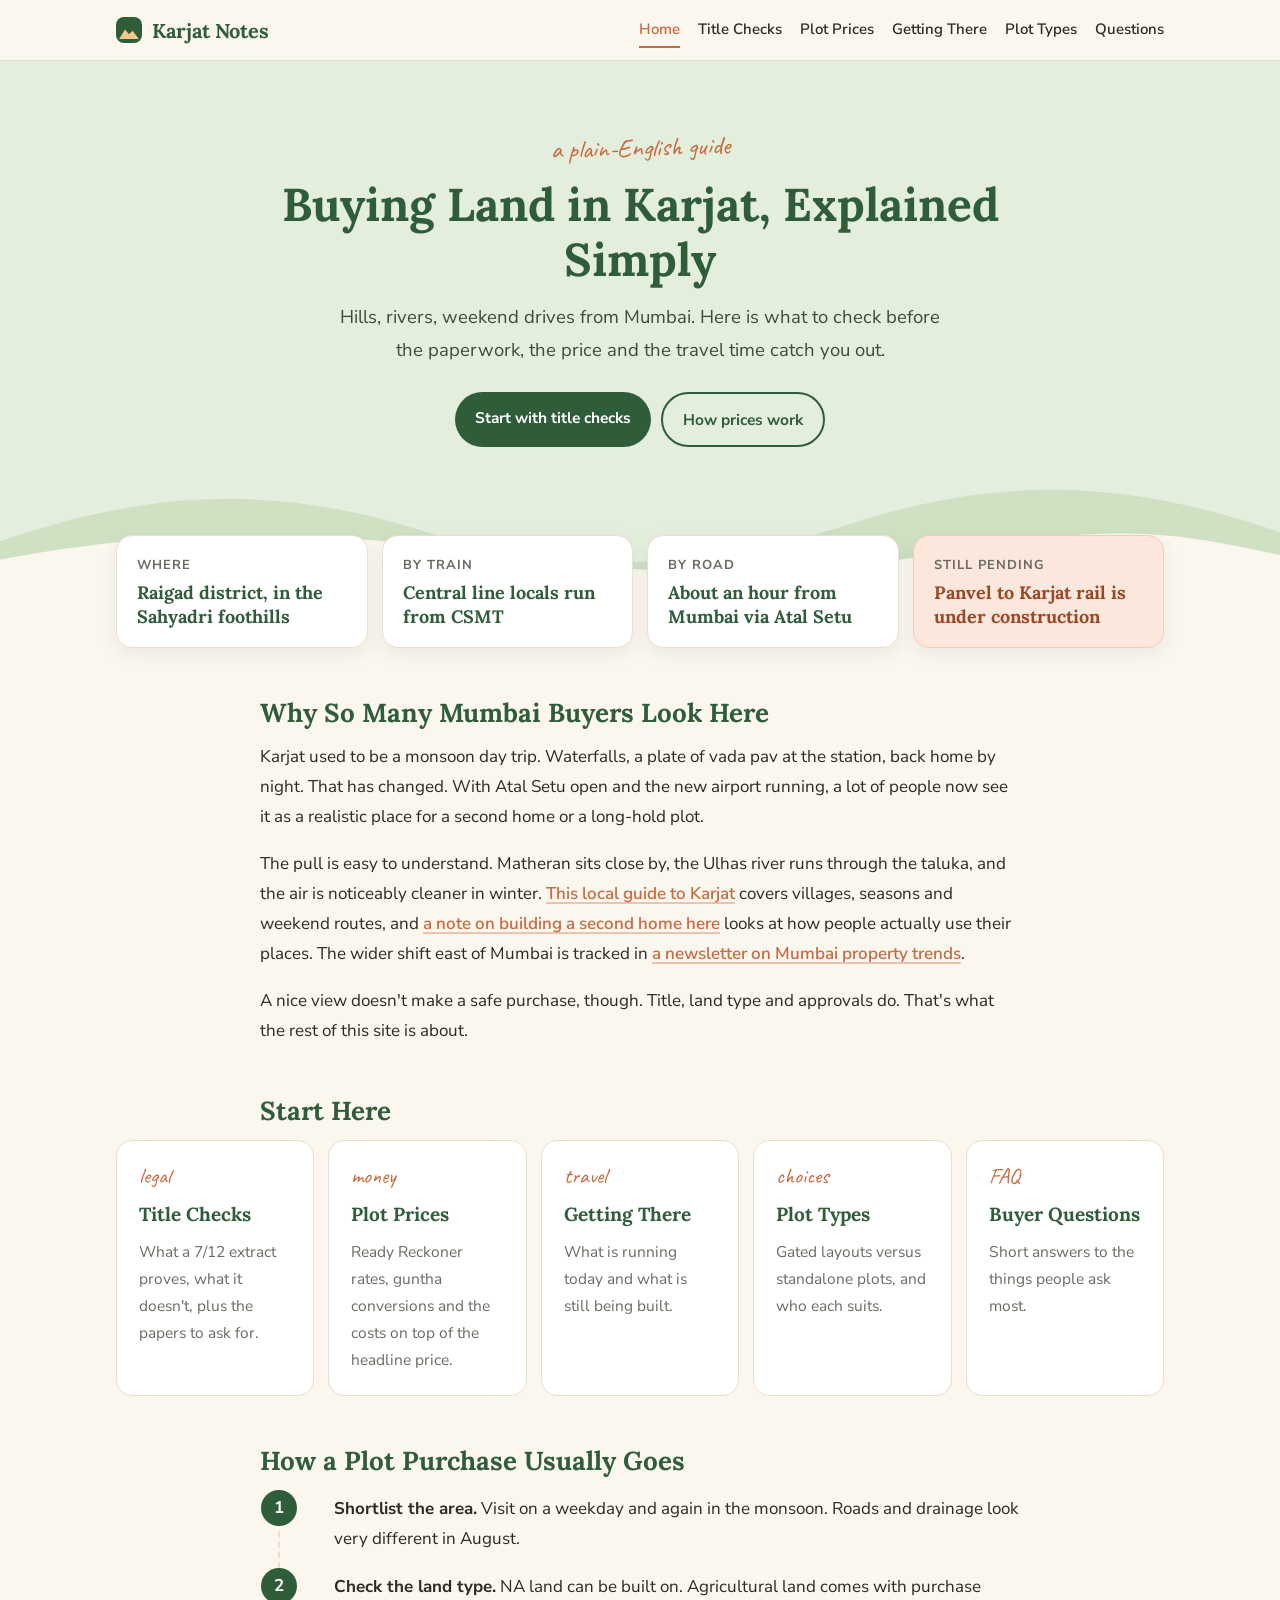
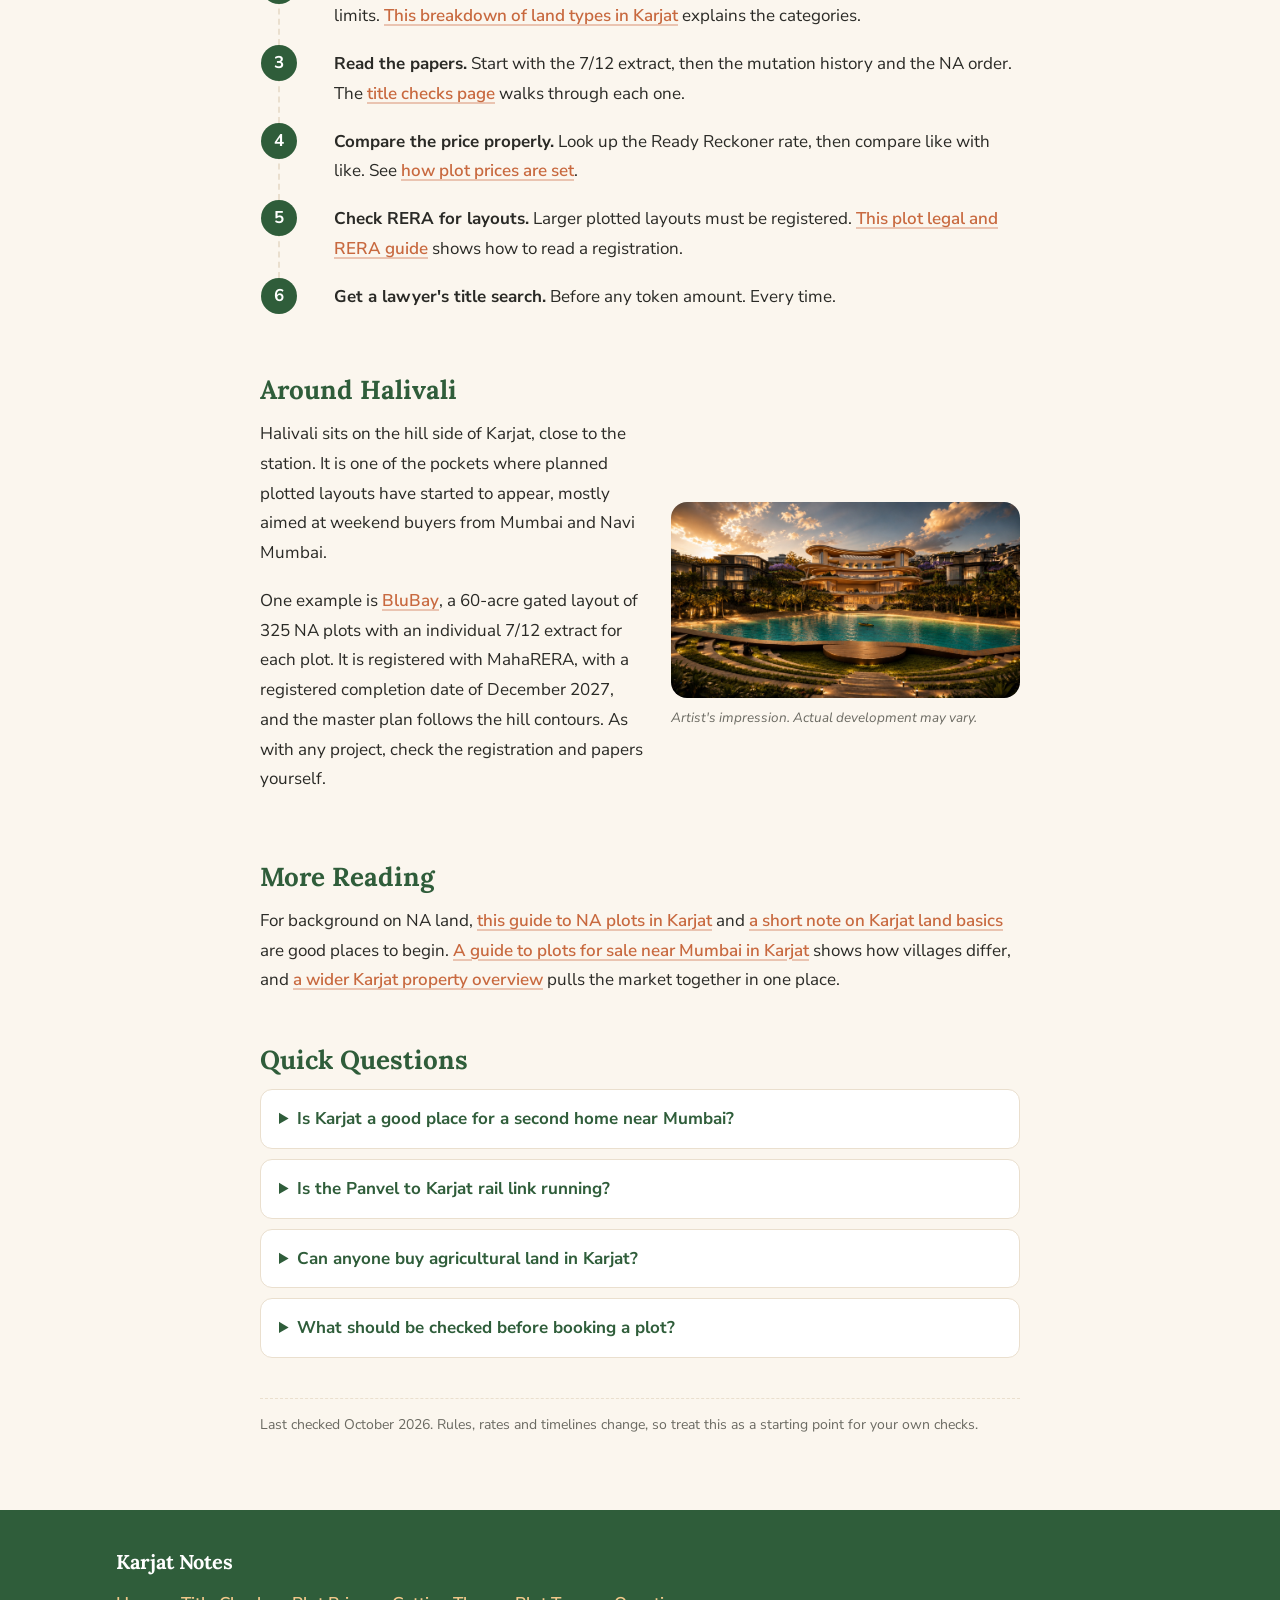
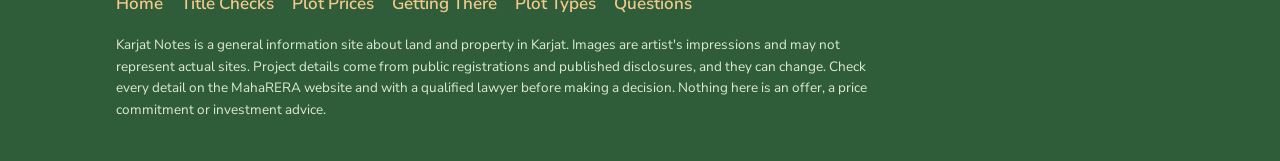
==== commit 4e5347f5: "Add files via upload" ====
--- a/index.html
+++ b/index.html
@@ -3,39 +3,47 @@
 <head>
 <meta charset="UTF-8">
 <meta name="viewport" content="width=device-width, initial-scale=1.0">
-<title>Forest by the Hills Karjat: Plot Buyer Area Guide</title>
-<meta name="description" content="Researching Forest by the Hills in Karjat? Area facts, land title checks, pricing basics, connectivity status, plus nearby gated plotted options.">
+<title>Karjat Land Guide: Plots, Title Checks, Prices, Travel</title>
+<meta name="description" content="A plain guide to buying land in Karjat. NA plots, 7/12 title checks, how prices are set, travel from Mumbai, plus common buyer questions.">
 <link rel="canonical" href="https://forest-by-the-hills.karjat.workers.dev/">
 <meta name="robots" content="index, follow">
 <meta name="google-site-verification" content="dcf59cec43494e2b">
 <meta property="og:type" content="article">
-<meta property="og:title" content="Forest by the Hills Karjat: Plot Buyer Area Guide">
-<meta property="og:description" content="Researching Forest by the Hills in Karjat? Area facts, land title checks, pricing basics, connectivity status, plus nearby gated plotted options.">
+<meta property="og:site_name" content="Karjat Notes">
+<meta property="og:title" content="Karjat Land Guide: Plots, Title Checks, Prices, Travel">
+<meta property="og:description" content="A plain guide to buying land in Karjat. NA plots, 7/12 title checks, how prices are set, travel from Mumbai, plus common buyer questions.">
 <meta property="og:url" content="https://forest-by-the-hills.karjat.workers.dev/">
 <meta property="og:image" content="https://forest-by-the-hills.karjat.workers.dev/images/blubay-lagoon-hero.jpg">
 <meta name="twitter:card" content="summary_large_image">
+<meta name="theme-color" content="#2f5d3a">
+<link rel="icon" href="data:image/svg+xml,%3Csvg xmlns='http://www.w3.org/2000/svg' viewBox='0 0 32 32'%3E%3Crect width='32' height='32' rx='8' fill='%232f5d3a'/%3E%3Cpath d='M4 24 L12 12 L17 19 L21 14 L28 24 Z' fill='%23f3c98b'/%3E%3C/svg%3E">
 <link rel="preconnect" href="https://fonts.googleapis.com">
 <link rel="preconnect" href="https://fonts.gstatic.com" crossorigin>
-<link href="https://fonts.googleapis.com/css2?family=Inter:wght@400;500;600&family=Sora:wght@600;700&display=swap" rel="stylesheet">
+<link href="https://fonts.googleapis.com/css2?family=Caveat:wght@600&family=Lora:wght@600;700&family=Nunito+Sans:wght@400;600;700&display=swap" rel="stylesheet">
 <link rel="stylesheet" href="/assets/site.css">
 <script type="application/ld+json">
 {
   "@context": "https://schema.org",
   "@graph": [
     {
+      "@type": "WebSite",
+      "name": "Karjat Notes",
+      "url": "https://forest-by-the-hills.karjat.workers.dev/"
+    },
+    {
       "@type": "Article",
-      "headline": "Forest by the Hills, Karjat: What Plot Buyers Should Check First",
-      "description": "Researching Forest by the Hills in Karjat? Area facts, land title checks, pricing basics, connectivity status, plus nearby gated plotted options.",
+      "headline": "Buying Land in Karjat, Explained Simply",
+      "description": "A plain guide to buying land in Karjat. NA plots, 7/12 title checks, how prices are set, travel from Mumbai, plus common buyer questions.",
       "image": "https://forest-by-the-hills.karjat.workers.dev/images/blubay-lagoon-hero.jpg",
       "dateModified": "2026-10-14",
       "mainEntityOfPage": "https://forest-by-the-hills.karjat.workers.dev/",
       "author": {
         "@type": "Organization",
-        "name": "Karjat Land Guide"
+        "name": "Karjat Notes"
       },
       "publisher": {
         "@type": "Organization",
-        "name": "Karjat Land Guide"
+        "name": "Karjat Notes"
       }
     },
     {
@@ -44,7 +52,7 @@
         {
           "@type": "ListItem",
           "position": 1,
-          "name": "Karjat Land Guide",
+          "name": "Karjat Notes",
           "item": "https://forest-by-the-hills.karjat.workers.dev/"
         }
       ]
@@ -54,10 +62,10 @@
       "mainEntity": [
         {
           "@type": "Question",
-          "name": "Where is Forest by the Hills in Karjat?",
-          "acceptedAnswer": {
-            "@type": "Answer",
-            "text": "It's associated with the Tata Power House Road side of Karjat, in the Sahyadri foothills. Confirm the exact village and survey numbers with the seller before a site visit."
+          "name": "Is Karjat a good place for a second home near Mumbai?",
+          "acceptedAnswer": {
+            "@type": "Answer",
+            "text": "It suits buyers who want hills, greenery and a drive of about an hour from Mumbai. The practical test is whether the place will be used often enough, and whether the land papers are clean."
           }
         },
         {
@@ -65,7 +73,7 @@
           "name": "Is the Panvel to Karjat rail link running?",
           "acceptedAnswer": {
             "@type": "Answer",
-            "text": "Not yet. The corridor is still under construction. Karjat is currently served by Central line local trains from CSMT."
+            "text": "Not yet. The corridor is still under construction. Karjat is served today by Central line local trains from CSMT."
           }
         },
         {
@@ -73,7 +81,7 @@
           "name": "Can anyone buy agricultural land in Karjat?",
           "acceptedAnswer": {
             "@type": "Answer",
-            "text": "Not directly. Section 63 of the Maharashtra Tenancy and Agricultural Lands Act restricts purchase by non-agriculturists. NA plots, with the conversion already recorded on the 7/12 extract, avoid this restriction."
+            "text": "Not directly. Section 63 of the Maharashtra Tenancy and Agricultural Lands Act restricts purchase by non-agriculturists. NA plots, with the conversion recorded on the 7/12 extract, avoid this restriction."
           }
         },
         {
@@ -81,7 +89,7 @@
           "name": "What should be checked before booking a plot?",
           "acceptedAnswer": {
             "@type": "Answer",
-            "text": "The 7/12 extract, the NA order, the approved layout, MahaRERA registration where applicable, and an independent title search."
+            "text": "The 7/12 extract, the mutation history, the NA order, the approved layout, MahaRERA registration where it applies, and an independent title search."
           }
         }
       ]
@@ -92,113 +100,130 @@
 </head>
 <body>
 
-<nav class="topnav" aria-label="Main">
+<header class="site-header">
   <div class="wrap">
-    <a class="brand" href="/">Karjat Land Guide</a>
-    <a class="nav" href="/" aria-current="page">Forest by the Hills</a>
-    <a class="nav" href="/karjat-land-title-checks/">Title Checks</a>
-    <a class="nav" href="/karjat-plot-prices/">Plot Prices</a>
-    <a class="nav" href="/karjat-connectivity/">Connectivity</a>
-    <a class="nav" href="/gated-vs-standalone-plots-karjat/">Gated vs Standalone</a>
-    <a class="nav" href="/karjat-buyer-questions/">Buyer Questions</a>
-  </div>
-</nav>
-
-<header class="hero">
-  <p class="kicker">Karjat Area Guide</p>
-  <h1>Forest by the Hills, Karjat: What Plot Buyers Should Check First</h1>
-  <p class="sub">Location, land type, title, price basics and connectivity, laid out plainly for anyone researching this side of Karjat.</p>
+    <a class="logo" href="/"><span class="logo-mark" aria-hidden="true"></span>Karjat Notes</a>
+    <nav aria-label="Main">
+      <a href="/" aria-current="page">Home</a>
+      <a href="/karjat-land-title-checks/">Title Checks</a>
+      <a href="/karjat-plot-prices/">Plot Prices</a>
+      <a href="/karjat-connectivity/">Getting There</a>
+      <a href="/gated-vs-standalone-plots-karjat/">Plot Types</a>
+      <a href="/karjat-buyer-questions/">Questions</a>
+    </nav>
+  </div>
 </header>
 
-<main>
-
-  <p>Searches for Forest by the Hills usually come from one kind of buyer. Someone in Mumbai or Navi Mumbai, looking at the Tata Power House Road side of Karjat for a second home or a long-hold land purchase. The area earns that attention. It sits in the Sahyadri foothills, with Matheran close by and the Ulhas river running through the taluka. <a href="https://karjat.city/blog/forest-by-the-hills-karjat-project-overview/">An overview of the Forest by the Hills project</a> covers what has been published about it so far.</p>
-
-  <p>A good location doesn't settle a purchase, though. Title, land classification and approvals do. For a wider look at the town itself, <a href="https://karjat.city/">this local guide to Karjat</a> covers villages, seasons and weekend routes, and <a href="https://ora.in/forest-in-the-hills-farmhouse-karjat/">a piece on farmhouse ownership near the hills</a> explains what owning a weekend place here actually involves.</p>
-
-  <figure>
-    <img src="/images/blubay-lagoon-hero.jpg" alt="Artist's impression of a hillside plotted layout with a central lagoon near Karjat" width="1200" height="675">
-    <figcaption>Artist's impression of a lagoon-centred plotted layout in the Halivali belt. Actual development may vary.</figcaption>
-  </figure>
-
-  <h2>Where This Part of Karjat Sits</h2>
-
-  <p>Karjat is a terminal stop on the Central line suburban network, so local trains from CSMT already run here. Road access improved sharply once Atal Setu opened in 2024. The drive from Mumbai now takes roughly an hour in clear traffic. Navi Mumbai International Airport is operational as well, which shortens travel for anyone flying in.</p>
-
-  <p>One correction to carry into any research: the Panvel to Karjat suburban rail link is still under construction. Some listings describe it as running. It isn't yet. The <a href="/karjat-connectivity/">Karjat connectivity status page</a> separates what is built from what is pending, and <a href="https://mumbaidecoded.substack.com/">a newsletter tracking Mumbai property shifts</a> follows the bigger regional picture week to week.</p>
-
-  <h2>Land Types: Why NA Status Comes First</h2>
-
-  <p>Much of the land around Karjat is still agricultural. That matters, because agricultural land in Maharashtra can't simply be bought by anyone and built on. Section 63 of the Maharashtra Tenancy and Agricultural Lands Act restricts purchase by non-agriculturists, and conversion takes time.</p>
-
-  <p>NA (non-agricultural) plots skip that hurdle, since the conversion is already recorded. <a href="https://karjatplots.in/">This breakdown of land types in Karjat</a> explains each category, and <a href="https://karjatinfo.blogspot.com/">a short note on Karjat land basics</a> covers the local terms buyers run into during site visits.</p>
-
-  <h2>Title Checks Before Any Token Amount</h2>
-
-  <p>Every plot should carry its own 7/12 extract (Satbara utara) in the seller's name, with the NA order reflected on it. Where plots are sold within a layout, MahaRERA registration matters too. It puts the approved layout, the promoter's disclosures and the registered completion date on public record.</p>
-
-  <p><a href="/karjat-land-title-checks/">A step-by-step guide to Karjat land title checks</a> goes through each document, and <a href="https://rera-guide.pages.dev/">the Karjat plot legal and RERA guide</a> shows how to read a registration properly. A lawyer's title search is still the one step that shouldn't be skipped.</p>
-
-  <h2>How Plot Prices Work Here</h2>
-
-  <p>Two numbers matter. The government Ready Reckoner rate sets the floor for stamp duty. The market rate is what sellers actually ask. Gated developments with internal roads, utilities and shared amenities price well above standalone plots, so a per sq. ft. comparison only works like for like.</p>
-
-  <p><a href="/karjat-plot-prices/">How Karjat plot rates are actually set</a> walks through both numbers, and <a href="https://karjatplotprices.neocities.org/">plot price comparisons across Karjat</a> put current asking rates side by side.</p>
-
-  <h2>Gated Plotted Layouts Near This Belt</h2>
-
-  <p>Buyers who start with Forest by the Hills usually end up comparing it with other gated options in the same stretch. A few are well documented. Godrej projects in the region are covered in <a href="https://godrej-ora.karjat.workers.dev/">this Godrej Karjat comparison</a> and <a href="https://godrejvsblubay.netlify.app/">a side-by-side on Woodside Estate</a>. Arihant World Villas gets <a href="https://arihant-villas.karjat.workers.dev/">a detailed villa project review</a> and <a href="https://arihantvillaskarjat.neocities.org/">a second look at Arihant in Karjat</a>.</p>
-
-  <figure>
-    <img src="/images/blubay-valley-plot.jpg" alt="Artist's impression aerial view of a gated plotted layout following the hill contours near Karjat" width="1200" height="675">
-    <figcaption>Artist's impression of a contour-led plotted layout near Halivali. Actual development may vary.</figcaption>
-  </figure>
-
-  <p>Closer to Halivali, <a href="https://blubay.in/">BluBay</a> is a 60-acre gated layout of 325 NA plots. Each plot has an individual 7/12 extract, the project is registered with MahaRERA, and the registered completion date is December 2027. Its Morphogenesis master plan follows the hill contours instead of flattening them.</p>
-
-  <p>For a direct view, see <a href="https://forestbythehillsvsblubay.netlify.app/">Forest by the Hills next to other gated layouts</a>. <a href="https://property-guide.karjat.workers.dev/">A wider Karjat property overview</a> and <a href="https://karjatpropertyguide.neocities.org/">a comparison of Kalpataru Aria with nearby options</a> round out the shortlist. The trade-offs between the two formats are covered in <a href="/gated-vs-standalone-plots-karjat/">gated vs standalone plots in Karjat</a>.</p>
-
-  <h2>A Short Pre-Purchase Checklist</h2>
-
-  <ol class="checklist">
-    <li>7/12 extract in the seller's name, with the NA entry visible</li>
-    <li>Copy of the NA order and the approved layout plan</li>
-    <li>MahaRERA registration for layout plots, checked directly on maharera.maharashtra.gov.in</li>
-    <li>Registered completion date versus the date quoted by the seller</li>
-    <li>Access road status, public road or private easement</li>
-    <li>Water source and power connection, existing or promised</li>
-    <li>Ready Reckoner rate for the village against the asking price</li>
-    <li>Independent title search by a property lawyer</li>
+<section class="hero hero-home">
+  <div class="hero-inner">
+    <p class="scribble">a plain-English guide</p>
+    <h1>Buying Land in Karjat, Explained Simply</h1>
+    <p class="lede">Hills, rivers, weekend drives from Mumbai. Here is what to check before the paperwork, the price and the travel time catch you out.</p>
+    <p class="hero-cta"><a class="btn" href="/karjat-land-title-checks/">Start with title checks</a> <a class="btn btn-ghost" href="/karjat-plot-prices/">How prices work</a></p>
+  </div>
+  <svg class="hills" viewBox="0 0 1440 120" preserveAspectRatio="none" aria-hidden="true">
+    <path d="M0 80 C 180 20, 320 20, 480 70 S 800 110, 960 60 S 1260 10, 1440 70 L1440 120 L0 120 Z" fill="#cfe0c3"/>
+    <path d="M0 100 C 220 60, 380 70, 560 95 S 900 120, 1080 90 S 1320 70, 1440 95 L1440 120 L0 120 Z" fill="#fbf6ee"/>
+  </svg>
+</section>
+
+<main class="home">
+
+  <section class="facts" aria-label="Karjat at a glance">
+    <div class="fact"><div class="label">Where</div><div class="value">Raigad district, in the Sahyadri foothills</div></div>
+    <div class="fact"><div class="label">By train</div><div class="value">Central line locals run from CSMT</div></div>
+    <div class="fact"><div class="label">By road</div><div class="value">About an hour from Mumbai via Atal Setu</div></div>
+    <div class="fact warn"><div class="label">Still pending</div><div class="value">Panvel to Karjat rail is under construction</div></div>
+  </section>
+
+  <div class="narrow">
+  <h2>Why So Many Mumbai Buyers Look Here</h2>
+
+  <p>Karjat used to be a monsoon day trip. Waterfalls, a plate of vada pav at the station, back home by night. That has changed. With Atal Setu open and the new airport running, a lot of people now see it as a realistic place for a second home or a long-hold plot.</p>
+
+  <p>The pull is easy to understand. Matheran sits close by, the Ulhas river runs through the taluka, and the air is noticeably cleaner in winter. <a href="https://karjat.city/">This local guide to Karjat</a> covers villages, seasons and weekend routes, and <a href="https://karjat.city/blog/why-build-second-home-near-mumbai-in-karjat/">a note on building a second home here</a> looks at how people actually use their places. The wider shift east of Mumbai is tracked in <a href="https://mumbaidecoded.substack.com/">a newsletter on Mumbai property trends</a>.</p>
+
+  <p>A nice view doesn't make a safe purchase, though. Title, land type and approvals do. That's what the rest of this site is about.</p>
+  </div>
+
+  <h2 class="narrow">Start Here</h2>
+
+  <div class="cards">
+    <a class="card" href="/karjat-land-title-checks/"><span class="tag">legal</span><h3>Title Checks</h3><p>What a 7/12 extract proves, what it doesn't, plus the papers to ask for.</p></a>
+    <a class="card" href="/karjat-plot-prices/"><span class="tag">money</span><h3>Plot Prices</h3><p>Ready Reckoner rates, guntha conversions and the costs on top of the headline price.</p></a>
+    <a class="card" href="/karjat-connectivity/"><span class="tag">travel</span><h3>Getting There</h3><p>What is running today and what is still being built.</p></a>
+    <a class="card" href="/gated-vs-standalone-plots-karjat/"><span class="tag">choices</span><h3>Plot Types</h3><p>Gated layouts versus standalone plots, and who each suits.</p></a>
+    <a class="card" href="/karjat-buyer-questions/"><span class="tag">FAQ</span><h3>Buyer Questions</h3><p>Short answers to the things people ask most.</p></a>
+  </div>
+
+  <div class="narrow">
+  <h2>How a Plot Purchase Usually Goes</h2>
+
+  <ol class="steps">
+    <li><strong>Shortlist the area.</strong> Visit on a weekday and again in the monsoon. Roads and drainage look very different in August.</li>
+    <li><strong>Check the land type.</strong> NA land can be built on. Agricultural land comes with purchase limits. <a href="https://karjatplots.in/">This breakdown of land types in Karjat</a> explains the categories.</li>
+    <li><strong>Read the papers.</strong> Start with the 7/12 extract, then the mutation history and the NA order. The <a href="/karjat-land-title-checks/">title checks page</a> walks through each one.</li>
+    <li><strong>Compare the price properly.</strong> Look up the Ready Reckoner rate, then compare like with like. See <a href="/karjat-plot-prices/">how plot prices are set</a>.</li>
+    <li><strong>Check RERA for layouts.</strong> Larger plotted layouts must be registered. <a href="https://rera-guide.pages.dev/">This plot legal and RERA guide</a> shows how to read a registration.</li>
+    <li><strong>Get a lawyer's title search.</strong> Before any token amount. Every time.</li>
   </ol>
 
-  <p>More short answers on these points sit on the <a href="/karjat-buyer-questions/">Karjat buyer questions page</a>.</p>
+  <h2>Around Halivali</h2>
+  </div>
+
+  <div class="split narrow">
+    <div>
+      <p>Halivali sits on the hill side of Karjat, close to the station. It is one of the pockets where planned plotted layouts have started to appear, mostly aimed at weekend buyers from Mumbai and Navi Mumbai.</p>
+      <p>One example is <a href="https://blubay.in/">BluBay</a>, a 60-acre gated layout of 325 NA plots with an individual 7/12 extract for each plot. It is registered with MahaRERA, with a registered completion date of December 2027, and the master plan follows the hill contours. As with any project, check the registration and papers yourself.</p>
+    </div>
+    <figure>
+      <img src="/images/blubay-lagoon-hero.jpg" alt="Artist's impression of a hillside plotted layout with a central lagoon near Karjat" width="1200" height="675" loading="lazy">
+      <figcaption>Artist's impression. Actual development may vary.</figcaption>
+    </figure>
+  </div>
+
+  <div class="narrow">
+  <h2>More Reading</h2>
+
+  <p>For background on NA land, <a href="https://na-plots-in-karjat.neocities.org/">this guide to NA plots in Karjat</a> and <a href="https://karjatinfo.blogspot.com/">a short note on Karjat land basics</a> are good places to begin. <a href="https://karjat.city/blog/plots-for-sale-near-mumbai-in-karjat-guide/">A guide to plots for sale near Mumbai in Karjat</a> shows how villages differ, and <a href="https://property-guide.karjat.workers.dev/">a wider Karjat property overview</a> pulls the market together in one place.</p>
+  </div>
 
   <section class="faq">
-    <h2>Frequently Asked Questions</h2>
-    <h3>Where is Forest by the Hills in Karjat?</h3>
-    <p>It's associated with the Tata Power House Road side of Karjat, in the Sahyadri foothills. Confirm the exact village and survey numbers with the seller before a site visit.</p>
-    <h3>Is the Panvel to Karjat rail link running?</h3>
-    <p>Not yet. The corridor is still under construction. Karjat is currently served by Central line local trains from CSMT.</p>
-    <h3>Can anyone buy agricultural land in Karjat?</h3>
-    <p>Not directly. Section 63 of the Maharashtra Tenancy and Agricultural Lands Act restricts purchase by non-agriculturists. NA plots, with the conversion already recorded on the 7/12 extract, avoid this restriction.</p>
-    <h3>What should be checked before booking a plot?</h3>
-    <p>The 7/12 extract, the NA order, the approved layout, MahaRERA registration where applicable, and an independent title search.</p>
+    <h2>Quick Questions</h2>
+    <details>
+      <summary>Is Karjat a good place for a second home near Mumbai?</summary>
+      <p>It suits buyers who want hills, greenery and a drive of about an hour from Mumbai. The practical test is whether the place will be used often enough, and whether the land papers are clean.</p>
+    </details>
+    <details>
+      <summary>Is the Panvel to Karjat rail link running?</summary>
+      <p>Not yet. The corridor is still under construction. Karjat is served today by Central line local trains from CSMT.</p>
+    </details>
+    <details>
+      <summary>Can anyone buy agricultural land in Karjat?</summary>
+      <p>Not directly. Section 63 of the Maharashtra Tenancy and Agricultural Lands Act restricts purchase by non-agriculturists. NA plots, with the conversion recorded on the 7/12 extract, avoid this restriction.</p>
+    </details>
+    <details>
+      <summary>What should be checked before booking a plot?</summary>
+      <p>The 7/12 extract, the mutation history, the NA order, the approved layout, MahaRERA registration where it applies, and an independent title search.</p>
+    </details>
   </section>
 
-  <p class="note">Last reviewed October 2026. Rules, rates and project timelines change. Treat this page as a starting point for checks, not a substitute for them.</p>
-
+  <p class="updated">Last checked October 2026. Rules, rates and timelines change, so treat this as a starting point for your own checks.</p>
 </main>
 
-<footer>
-  <nav aria-label="Site pages">
-    <a href="/">Forest by the Hills</a>
-    <a href="/karjat-land-title-checks/">Title Checks</a>
-    <a href="/karjat-plot-prices/">Plot Prices</a>
-    <a href="/karjat-connectivity/">Connectivity</a>
-    <a href="/gated-vs-standalone-plots-karjat/">Gated vs Standalone</a>
-    <a href="/karjat-buyer-questions/">Buyer Questions</a>
-  </nav>
-  <p>This site is a general information resource on land and property in Karjat. Images are artist's impressions and may not represent actual sites. Project details come from public registrations and developer disclosures and can change. Verify every detail on the MahaRERA website and with the developer before making a decision. Nothing on this site is an offer, a price commitment or investment advice.</p>
+<footer class="site-footer">
+  <div class="wrap">
+    <p class="foot-logo">Karjat Notes</p>
+    <nav aria-label="Site pages">
+      <a href="/">Home</a>
+      <a href="/karjat-land-title-checks/">Title Checks</a>
+      <a href="/karjat-plot-prices/">Plot Prices</a>
+      <a href="/karjat-connectivity/">Getting There</a>
+      <a href="/gated-vs-standalone-plots-karjat/">Plot Types</a>
+      <a href="/karjat-buyer-questions/">Questions</a>
+    </nav>
+    <p class="small">Karjat Notes is a general information site about land and property in Karjat. Images are artist's impressions and may not represent actual sites. Project details come from public registrations and published disclosures, and they can change. Check every detail on the MahaRERA website and with a qualified lawyer before making a decision. Nothing here is an offer, a price commitment or investment advice.</p>
+  </div>
 </footer>
 
 </body>
--- a/assets/site.css
+++ b/assets/site.css
@@ -0,0 +1,183 @@
+:root {
+  --cream: #fbf6ee;
+  --paper: #ffffff;
+  --ink: #2a2a26;
+  --muted: #6b6a62;
+  --leaf: #2f5d3a;
+  --leaf-soft: #e4eedd;
+  --clay: #c8693f;
+  --clay-soft: #fbe7dc;
+  --sun: #f3c98b;
+  --line: #eadfce;
+  --radius: 16px;
+}
+* { box-sizing: border-box; }
+html { scroll-behavior: smooth; }
+body {
+  margin: 0;
+  background: var(--cream);
+  color: var(--ink);
+  font: 400 17px/1.75 "Nunito Sans", system-ui, sans-serif;
+}
+img { max-width: 100%; }
+.wrap { max-width: 1080px; margin: 0 auto; padding: 0 16px; }
+
+/* header */
+.site-header {
+  background: var(--cream);
+  border-bottom: 1px solid var(--line);
+  position: sticky; top: 0; z-index: 10;
+}
+.site-header .wrap {
+  display: flex; flex-wrap: wrap; align-items: center; gap: 8px 22px;
+  padding-top: 12px; padding-bottom: 12px;
+}
+.logo {
+  font-family: "Lora", serif; font-weight: 700; font-size: 20px;
+  color: var(--leaf); text-decoration: none; margin-right: auto;
+  display: inline-flex; align-items: center; gap: 10px;
+}
+.logo-mark {
+  width: 26px; height: 26px; border-radius: 8px; background: var(--leaf);
+  position: relative; overflow: hidden; display: inline-block;
+}
+.logo-mark::after {
+  content: ""; position: absolute; left: 3px; right: 3px; bottom: 4px; height: 12px;
+  background: var(--sun); clip-path: polygon(0 100%, 30% 20%, 50% 60%, 68% 30%, 100% 100%);
+}
+.site-header nav { display: flex; flex-wrap: wrap; gap: 4px 18px; }
+.site-header nav a {
+  color: var(--ink); text-decoration: none; font-weight: 600; font-size: 15px;
+  padding: 4px 0; border-bottom: 2px solid transparent;
+}
+.site-header nav a:hover, .site-header nav a[aria-current="page"] { color: var(--clay); border-color: var(--clay); }
+
+/* hero */
+.hero {
+  background: var(--leaf-soft);
+  position: relative;
+  padding: 48px 16px 110px;
+  text-align: center;
+}
+.hero-home { padding-top: 64px; padding-bottom: 130px; }
+.hero-inner { max-width: 760px; margin: 0 auto; position: relative; z-index: 1; }
+.hills { position: absolute; left: 0; right: 0; bottom: -1px; width: 100%; height: 110px; display: block; }
+.scribble {
+  font-family: "Caveat", cursive; font-size: 26px; color: var(--clay);
+  margin: 0 0 6px; transform: rotate(-1.5deg);
+}
+h1 {
+  font-family: "Lora", serif; font-weight: 700; color: var(--leaf);
+  font-size: clamp(30px, 5vw, 46px); line-height: 1.2; margin: 0 0 14px;
+}
+.lede { font-size: 18.5px; color: #3f4a3c; margin: 0 auto; max-width: 620px; }
+.crumbs { font-size: 14px; color: var(--muted); margin: 0 0 10px; }
+.crumbs a { color: var(--leaf); }
+.crumbs span { margin: 0 4px; }
+.hero-cta { margin: 26px 0 0; display: flex; gap: 10px; justify-content: center; flex-wrap: wrap; }
+.btn {
+  display: inline-block; background: var(--leaf); color: #fff; text-decoration: none;
+  font-weight: 700; padding: 12px 20px; border-radius: 999px; font-size: 15.5px;
+}
+.btn:hover { background: #244a2d; }
+.btn-ghost { background: transparent; color: var(--leaf); border: 2px solid var(--leaf); }
+.btn-ghost:hover { background: var(--leaf); color: #fff; }
+
+/* content */
+main { max-width: 760px; margin: 0 auto; padding: 18px 16px 24px; }
+main.home { max-width: 1080px; }
+main.home > .narrow, main.home > .faq, main.home > .updated { max-width: 760px; margin-left: auto; margin-right: auto; }
+h2 {
+  font-family: "Lora", serif; font-weight: 700; color: var(--leaf);
+  font-size: 26px; line-height: 1.3; margin: 48px 0 12px;
+}
+h3 { font-family: "Lora", serif; font-size: 19px; margin: 24px 0 6px; color: var(--ink); }
+p { margin: 0 0 18px; }
+main a {
+  color: var(--clay); font-weight: 600; text-decoration: underline;
+  text-decoration-color: rgba(200,105,63,.35); text-decoration-thickness: 2px; text-underline-offset: 3px;
+}
+main a:hover { text-decoration-color: var(--clay); }
+main a.btn { color: #fff; text-decoration: none; }
+main a.btn-ghost { color: var(--leaf); }
+
+.quick {
+  background: var(--paper); border: 1px solid var(--line); border-radius: var(--radius);
+  padding: 18px 22px; margin: 8px 0 26px; box-shadow: 0 2px 0 var(--line);
+}
+.quick strong { font-family: "Caveat", cursive; font-size: 24px; color: var(--clay); font-weight: 600; display: block; line-height: 1.1; margin-bottom: 4px; }
+.quick p:last-child { margin-bottom: 0; }
+
+.facts {
+  display: grid; grid-template-columns: repeat(auto-fit, minmax(220px, 1fr));
+  gap: 14px; margin: -60px 0 10px; position: relative; z-index: 2;
+}
+.fact {
+  background: var(--paper); border-radius: var(--radius); padding: 18px 20px;
+  border: 1px solid var(--line); box-shadow: 0 6px 18px rgba(47,93,58,.08);
+}
+.fact .label { font-size: 13px; text-transform: uppercase; letter-spacing: .08em; color: var(--muted); font-weight: 700; }
+.fact .value { font-family: "Lora", serif; font-size: 18px; color: var(--leaf); font-weight: 700; line-height: 1.35; margin-top: 4px; }
+.fact.warn { background: var(--clay-soft); border-color: #f1cdb8; }
+.fact.warn .value { color: #9a4724; }
+
+.cards {
+  display: grid; grid-template-columns: repeat(auto-fit, minmax(180px, 1fr));
+  gap: 14px; margin: 10px 0 8px;
+}
+.card {
+  display: block; background: var(--paper); border: 1px solid var(--line); border-radius: var(--radius);
+  padding: 22px; text-decoration: none; color: var(--ink); transition: transform .15s, box-shadow .15s;
+}
+main a.card { color: var(--ink); text-decoration: none; font-weight: 400; }
+.card:hover { transform: translateY(-3px); box-shadow: 0 10px 22px rgba(47,93,58,.12); }
+.card .tag { font-family: "Caveat", cursive; color: var(--clay); font-size: 22px; line-height: 1; }
+.card h3 { margin: 6px 0 6px; color: var(--leaf); }
+.card p { margin: 0; color: var(--muted); font-size: 15.5px; }
+
+.steps { counter-reset: s; list-style: none; padding: 0; margin: 10px 0 18px; }
+.steps li {
+  counter-increment: s; position: relative; padding: 4px 0 14px 54px; border-left: 2px dashed var(--line); margin-left: 18px;
+}
+.steps li::before {
+  content: counter(s); position: absolute; left: -19px; top: 0;
+  width: 36px; height: 36px; border-radius: 50%; background: var(--leaf); color: #fff;
+  font-weight: 700; display: grid; place-items: center;
+}
+.steps li:last-child { border-left-color: transparent; }
+
+ul.ticks, ol.ticks { padding-left: 0; list-style: none; margin: 0 0 18px; }
+ul.ticks li, ol.ticks li { padding-left: 30px; position: relative; margin-bottom: 8px; }
+ul.ticks li::before, ol.ticks li::before {
+  content: ""; position: absolute; left: 4px; top: 9px; width: 12px; height: 7px;
+  border-left: 3px solid var(--leaf); border-bottom: 3px solid var(--leaf); transform: rotate(-45deg);
+}
+
+figure { margin: 28px 0; }
+figure img { width: 100%; height: auto; display: block; border-radius: var(--radius); }
+figcaption { font-size: 13.5px; color: var(--muted); margin-top: 8px; font-style: italic; }
+
+.table-wrap { overflow-x: auto; margin: 0 0 22px; border-radius: 12px; border: 1px solid var(--line); background: var(--paper); }
+table { width: 100%; border-collapse: collapse; font-size: 15.5px; }
+th, td { text-align: left; padding: 11px 14px; border-bottom: 1px solid var(--line); vertical-align: top; }
+th { background: var(--leaf-soft); color: var(--leaf); font-weight: 700; }
+tr:last-child td { border-bottom: 0; }
+
+.split { display: grid; grid-template-columns: 1.1fr 1fr; gap: 28px; align-items: center; margin: 10px 0; }
+.split figure { margin: 0; }
+@media (max-width: 760px) { .split { grid-template-columns: 1fr; } .facts { margin-top: -50px; } }
+
+.faq details {
+  background: var(--paper); border: 1px solid var(--line); border-radius: 12px;
+  padding: 14px 18px; margin-bottom: 10px;
+}
+.faq summary { cursor: pointer; font-weight: 700; color: var(--leaf); }
+.faq details p { margin: 10px 0 0; }
+
+.updated { font-size: 14px; color: var(--muted); border-top: 1px dashed var(--line); padding-top: 14px; margin-top: 40px; }
+
+.site-footer { background: var(--leaf); color: #dfe9d8; margin-top: 30px; padding: 34px 0 40px; }
+.foot-logo { font-family: "Lora", serif; font-weight: 700; font-size: 20px; color: #fff; margin: 0 0 10px; }
+.site-footer nav { display: flex; flex-wrap: wrap; gap: 6px 18px; margin-bottom: 16px; }
+.site-footer nav a { color: var(--sun); text-decoration: none; font-weight: 600; }
+.site-footer .small { font-size: 13.5px; line-height: 1.6; max-width: 760px; margin: 0; }
